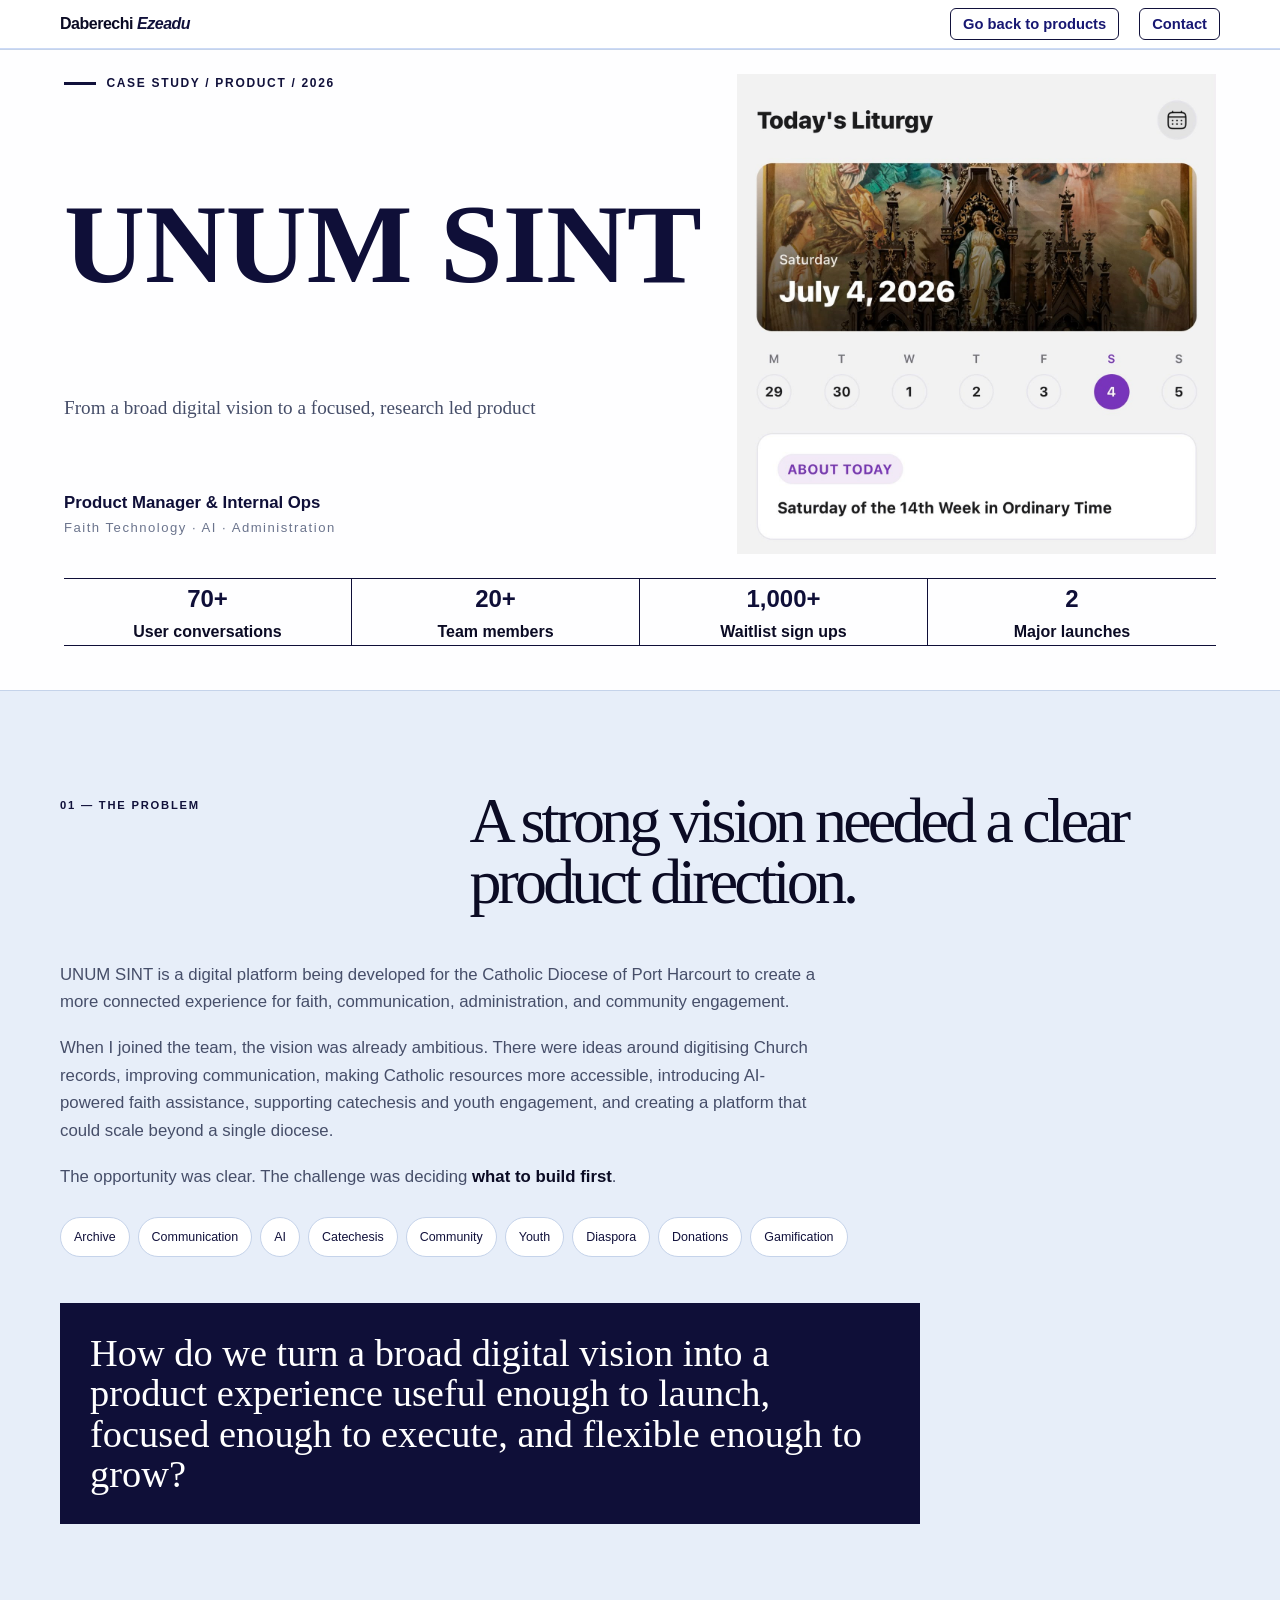
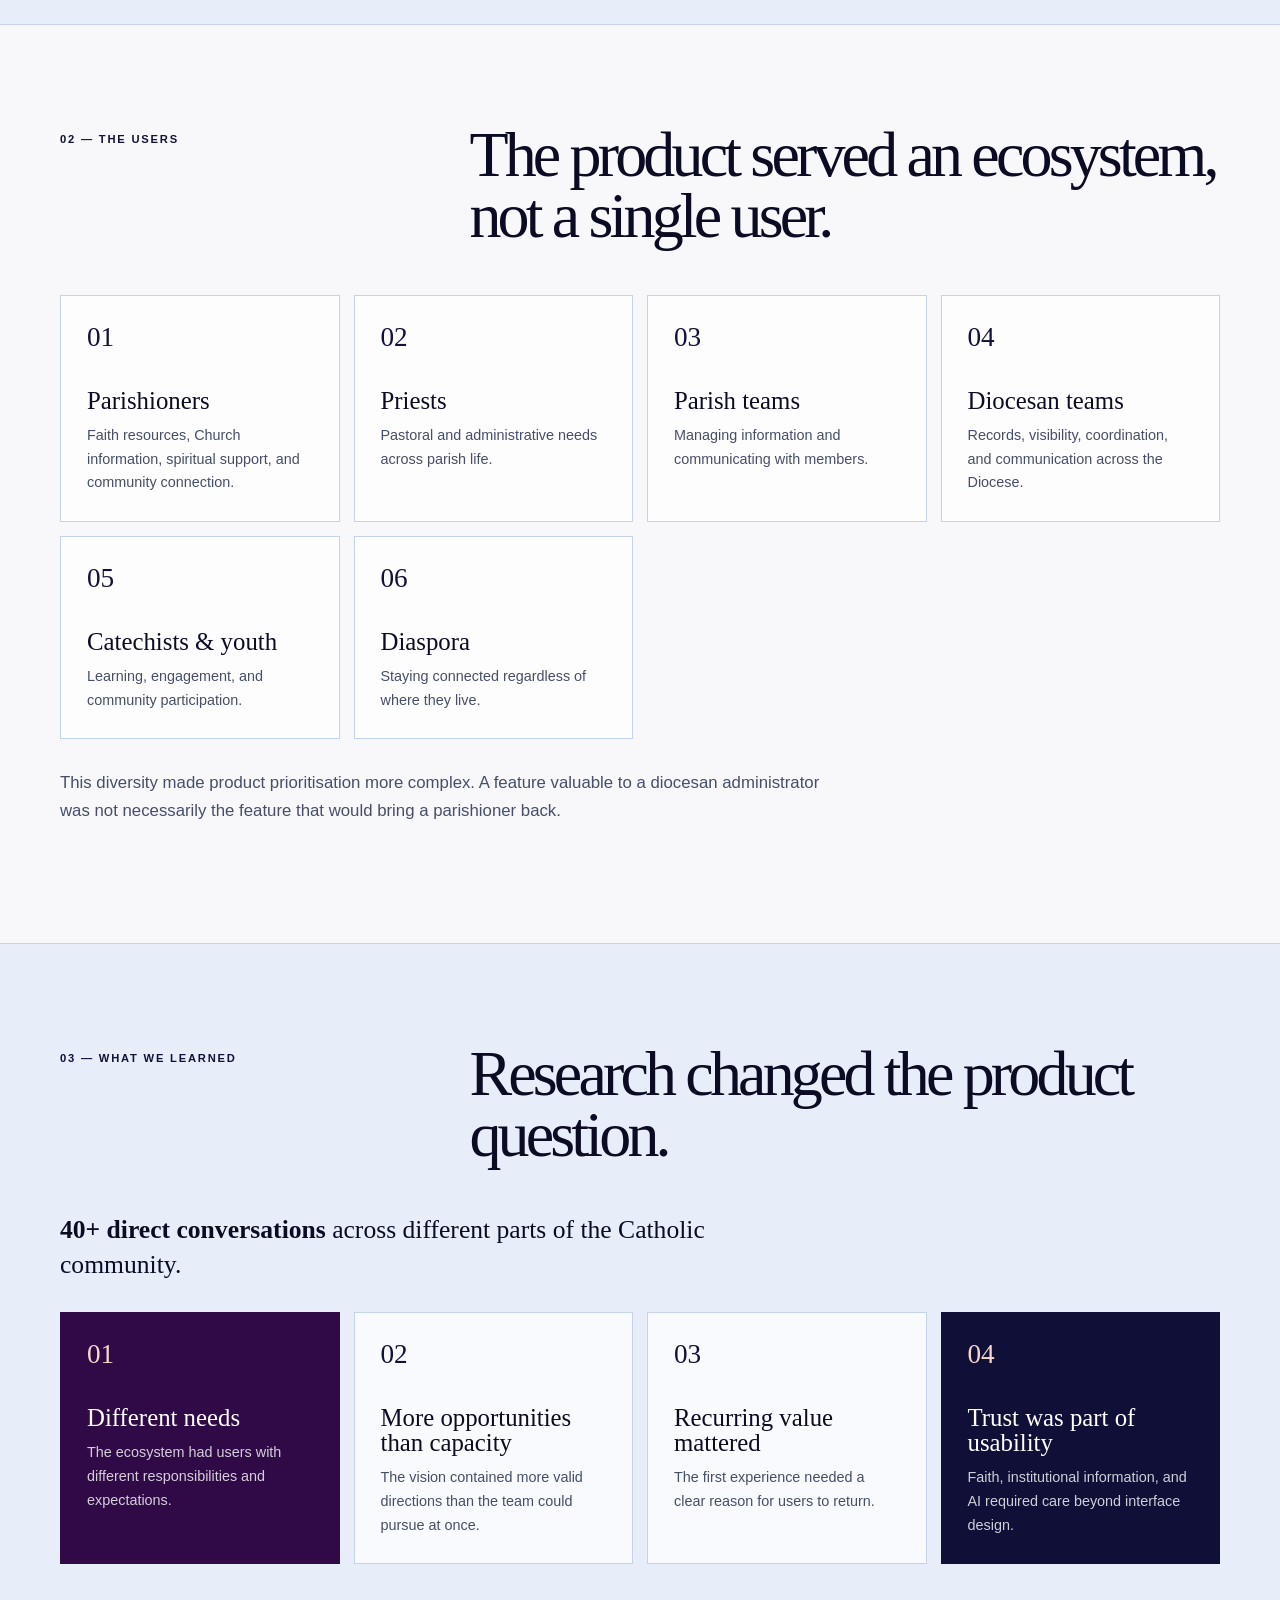
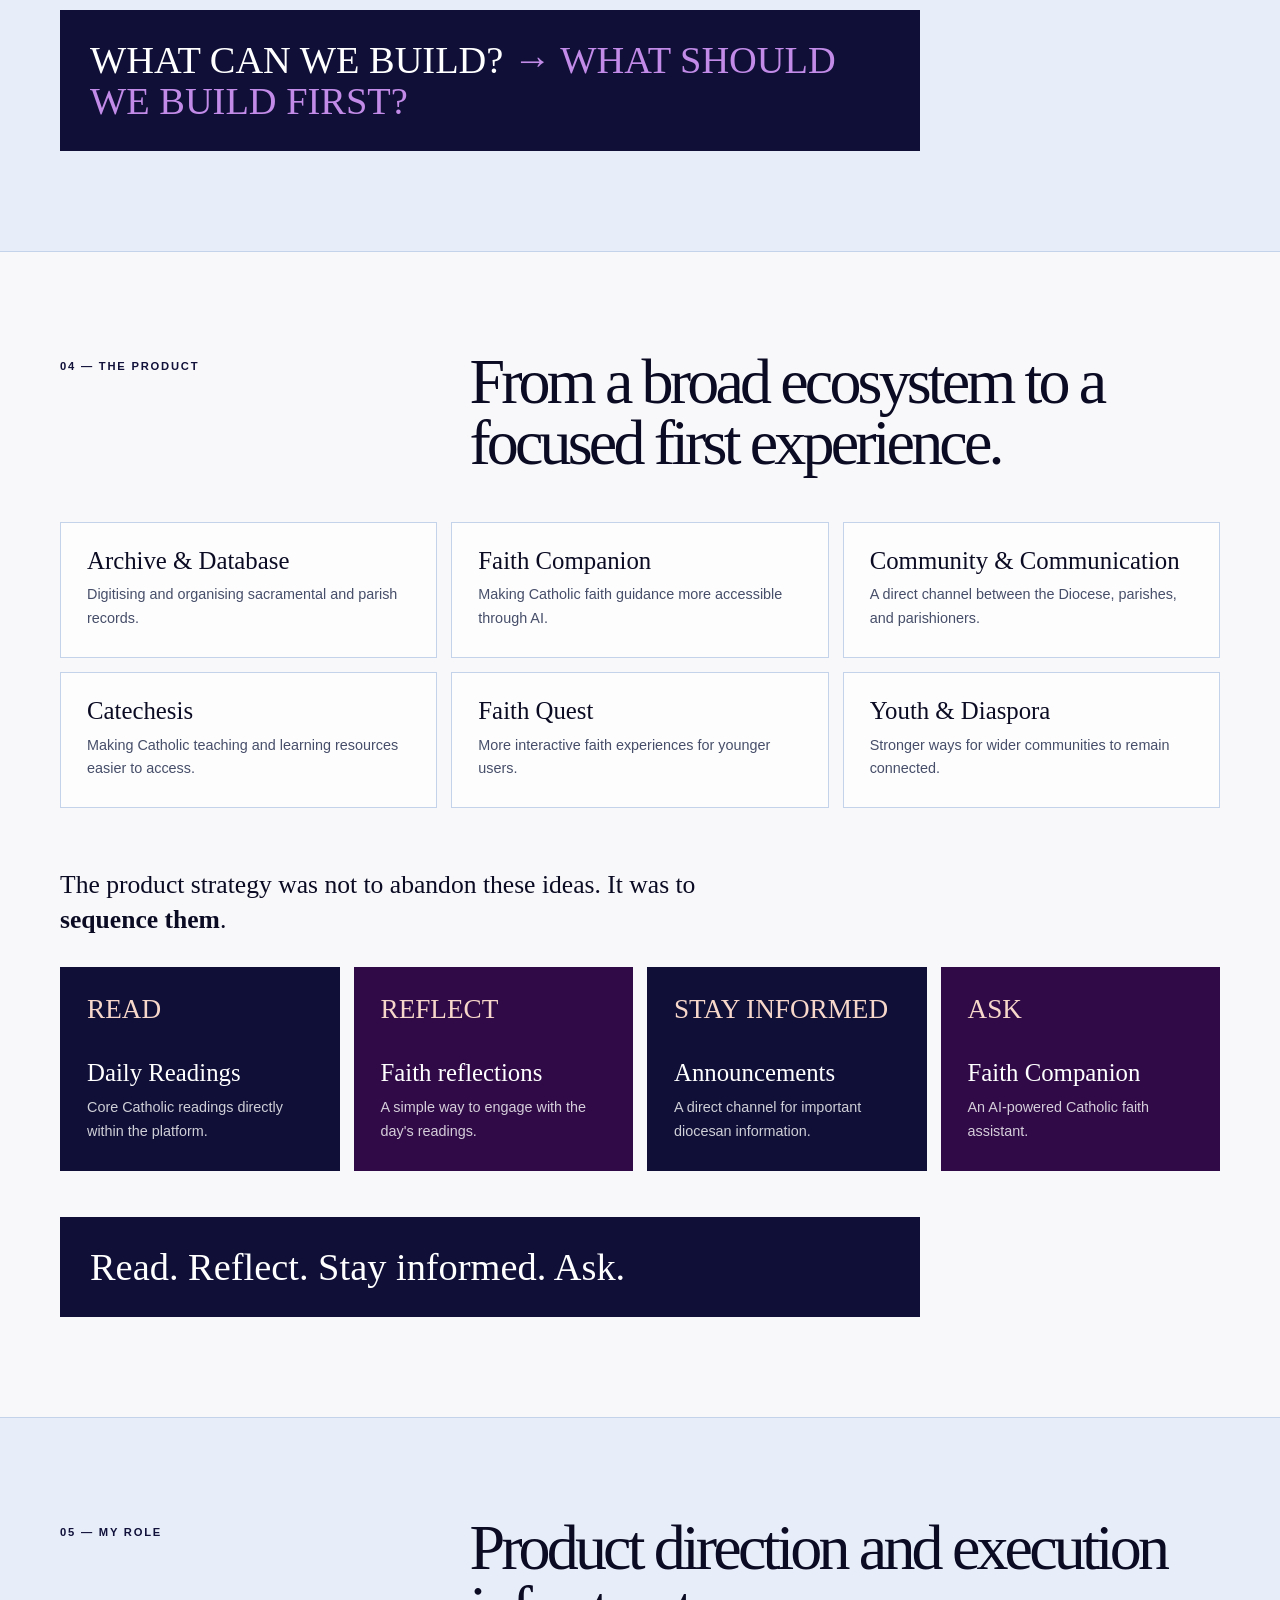
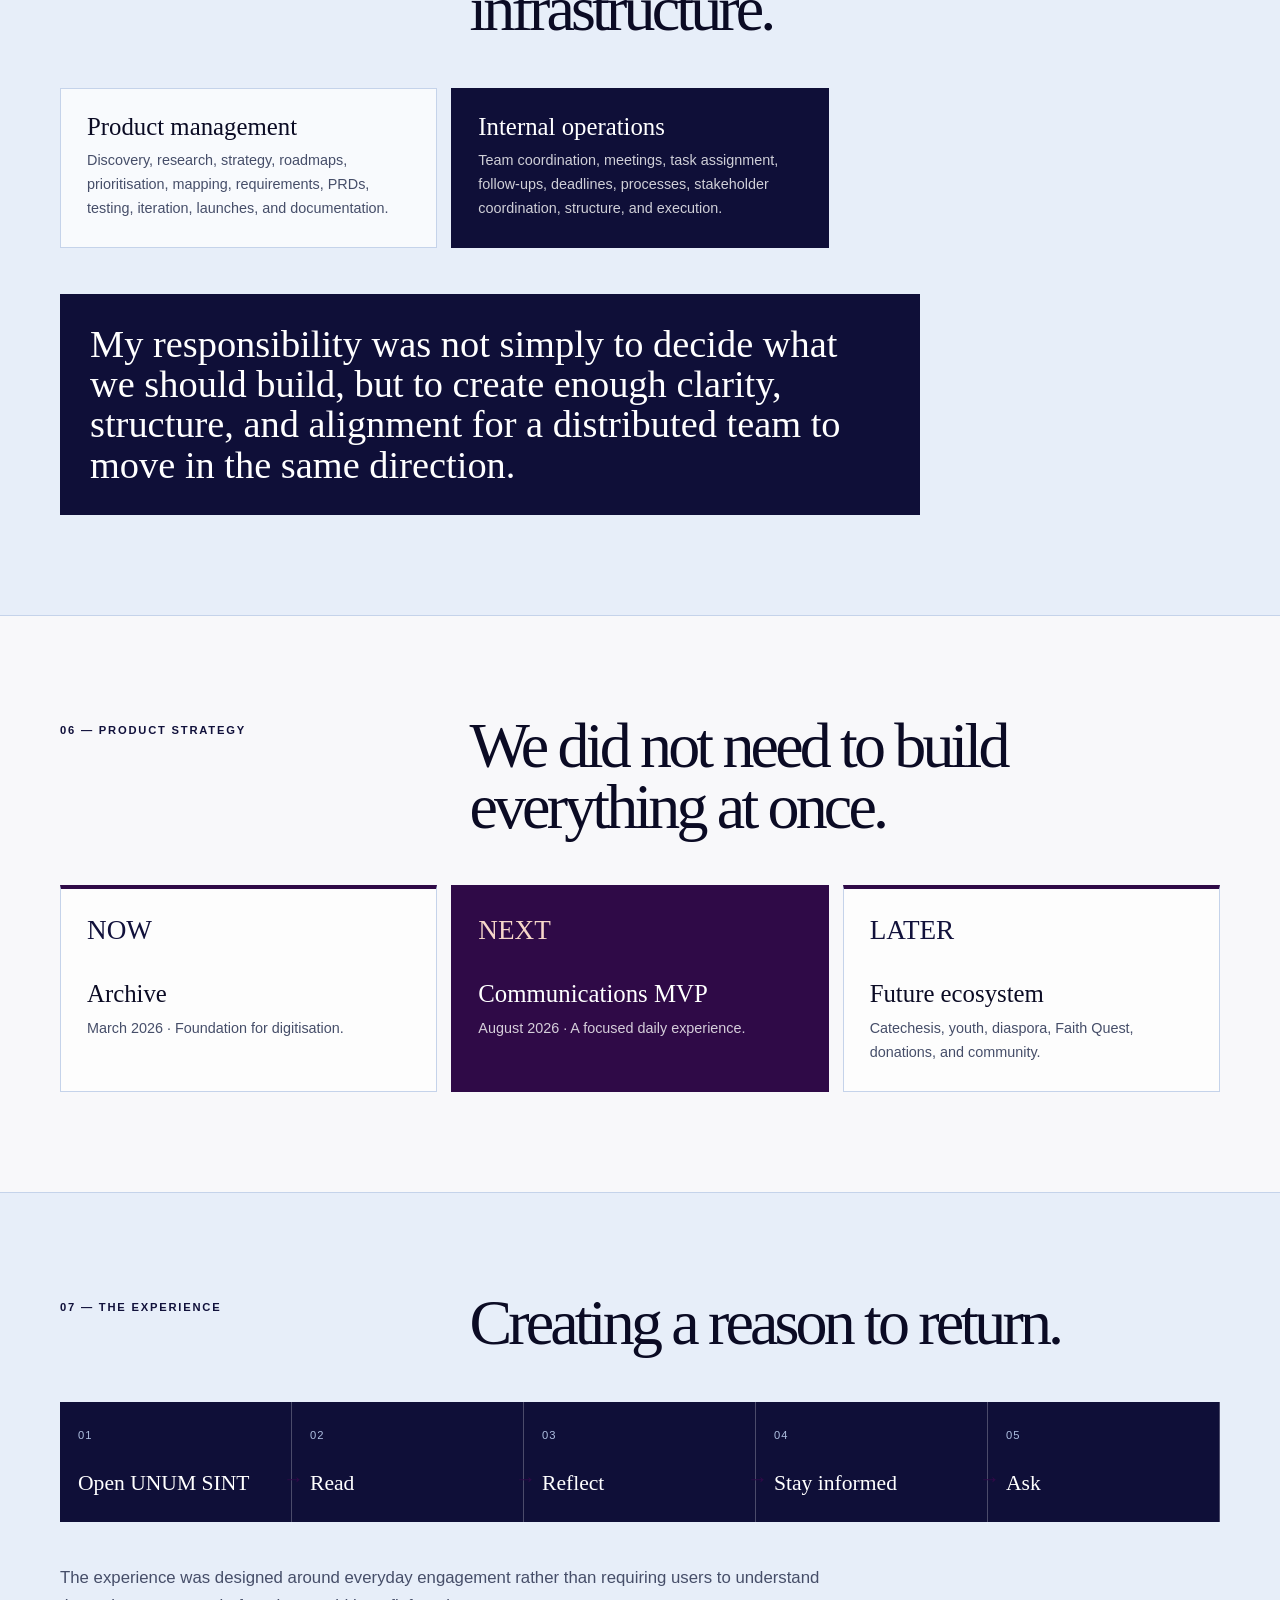
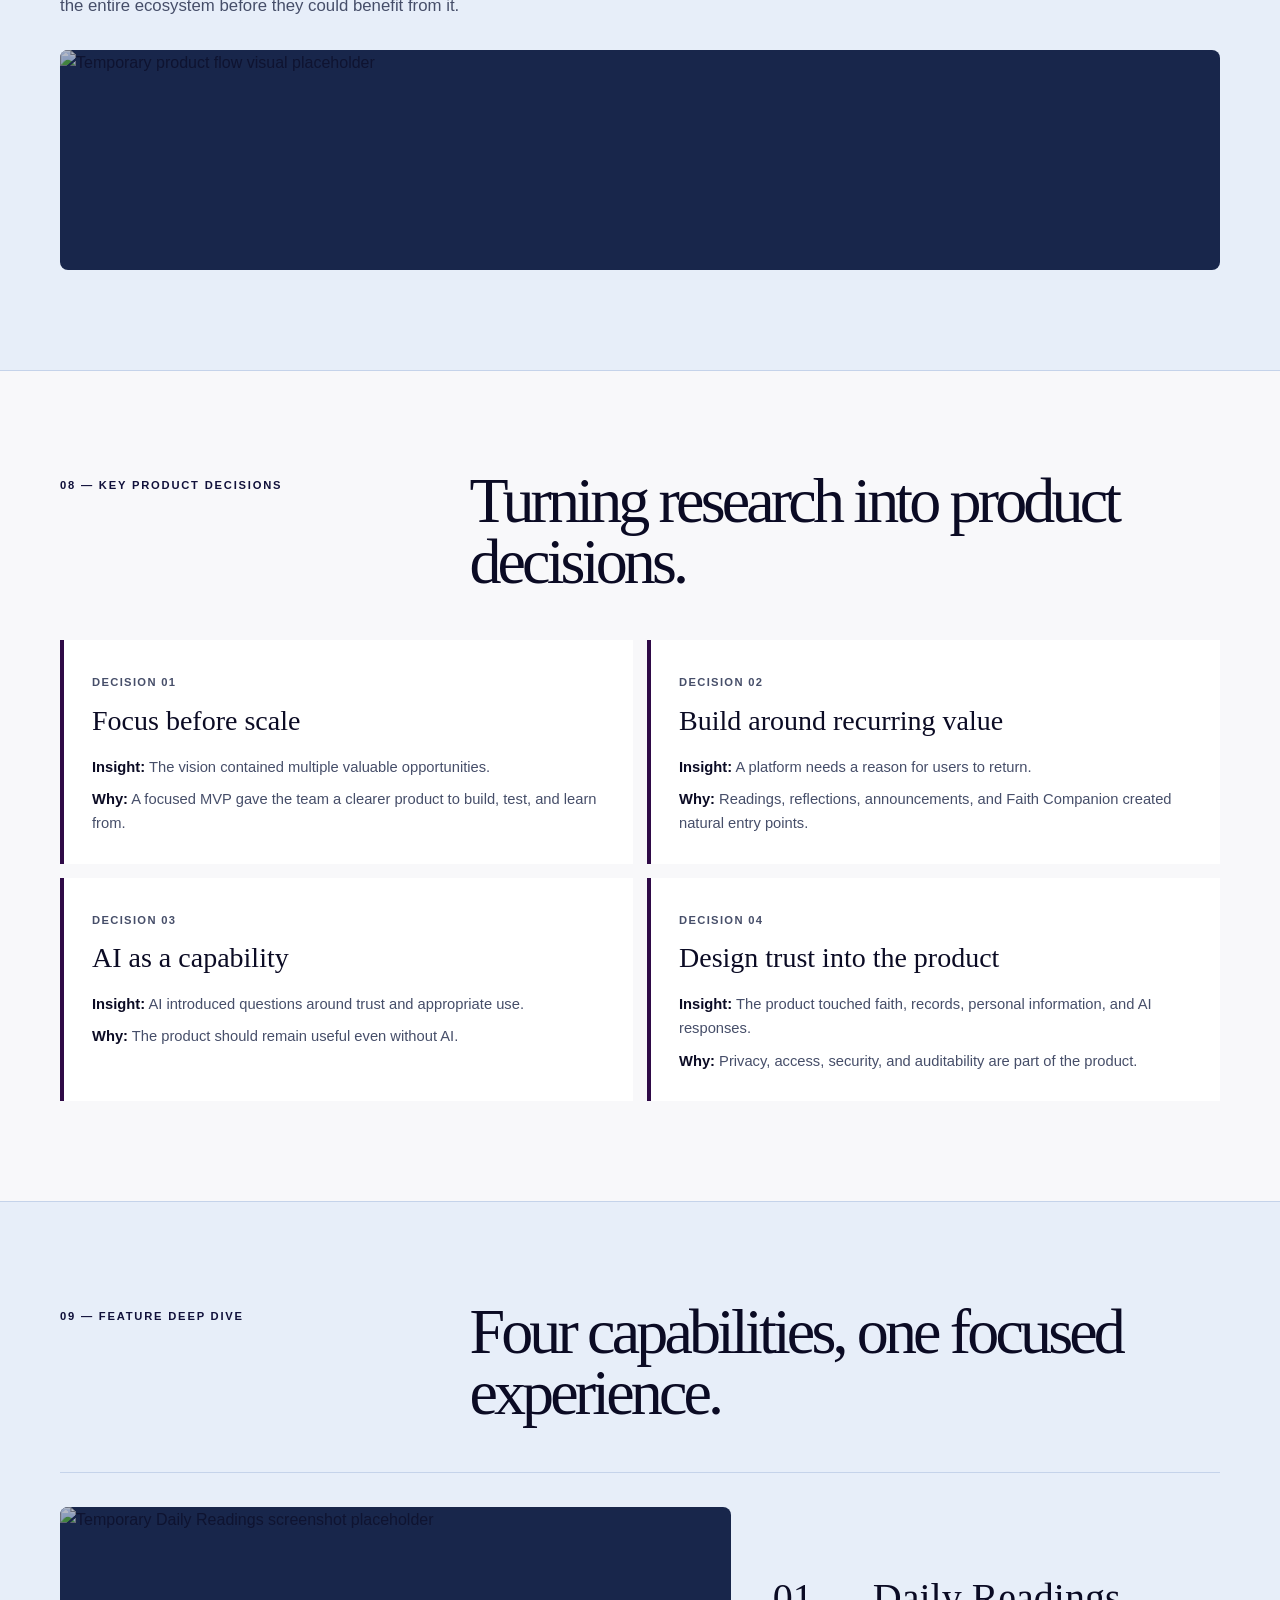
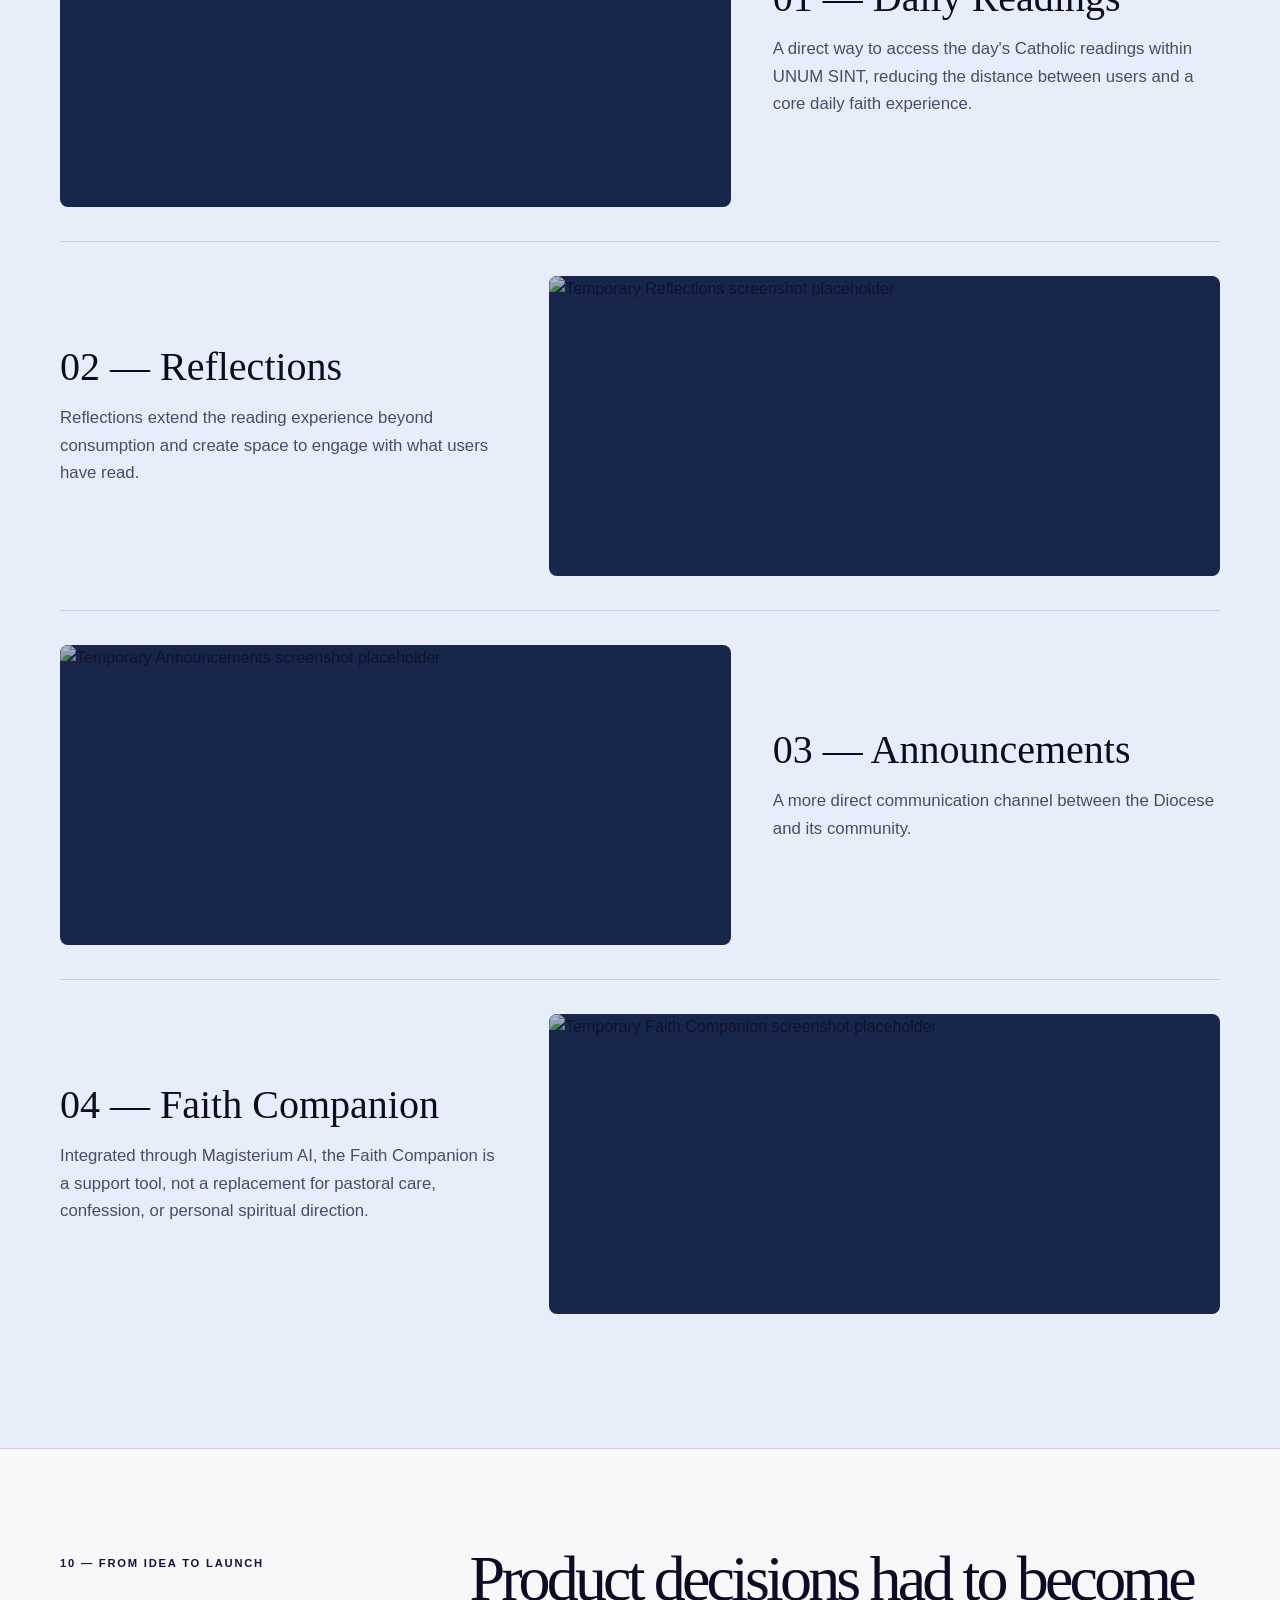
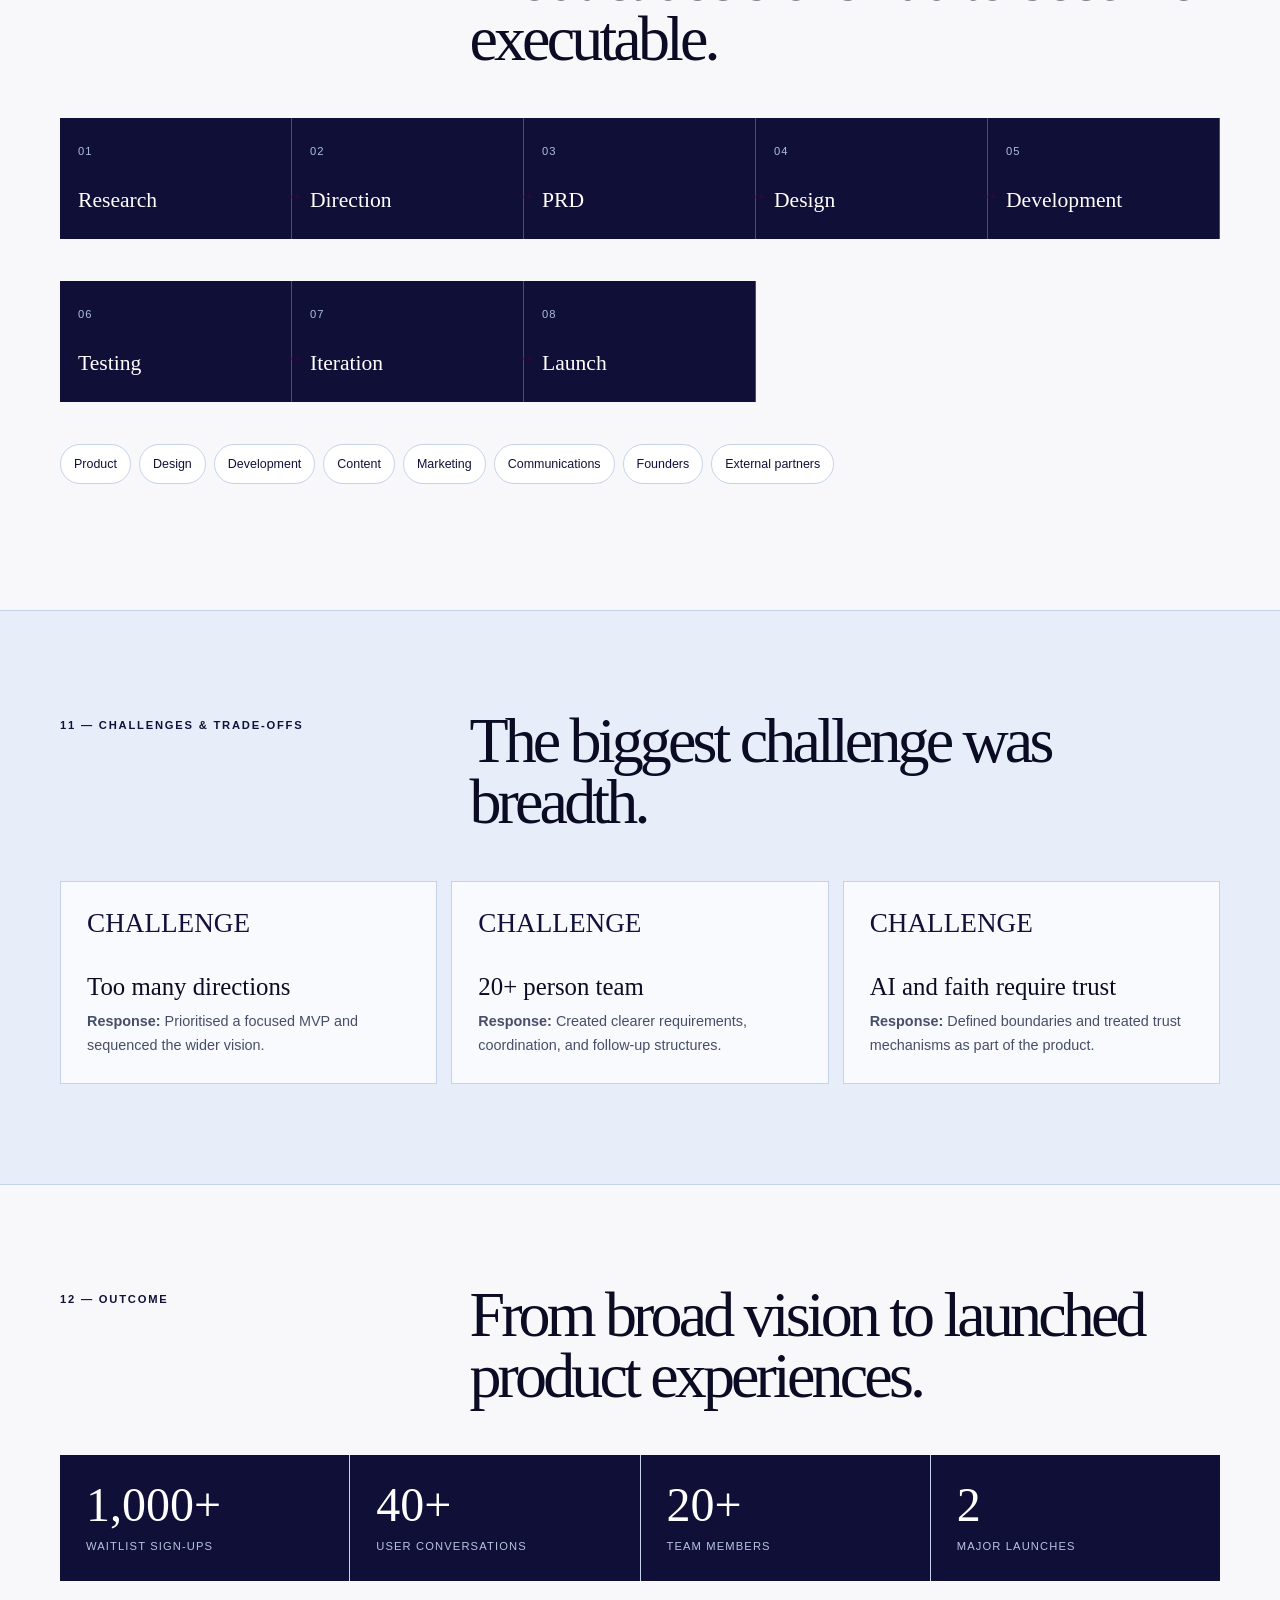
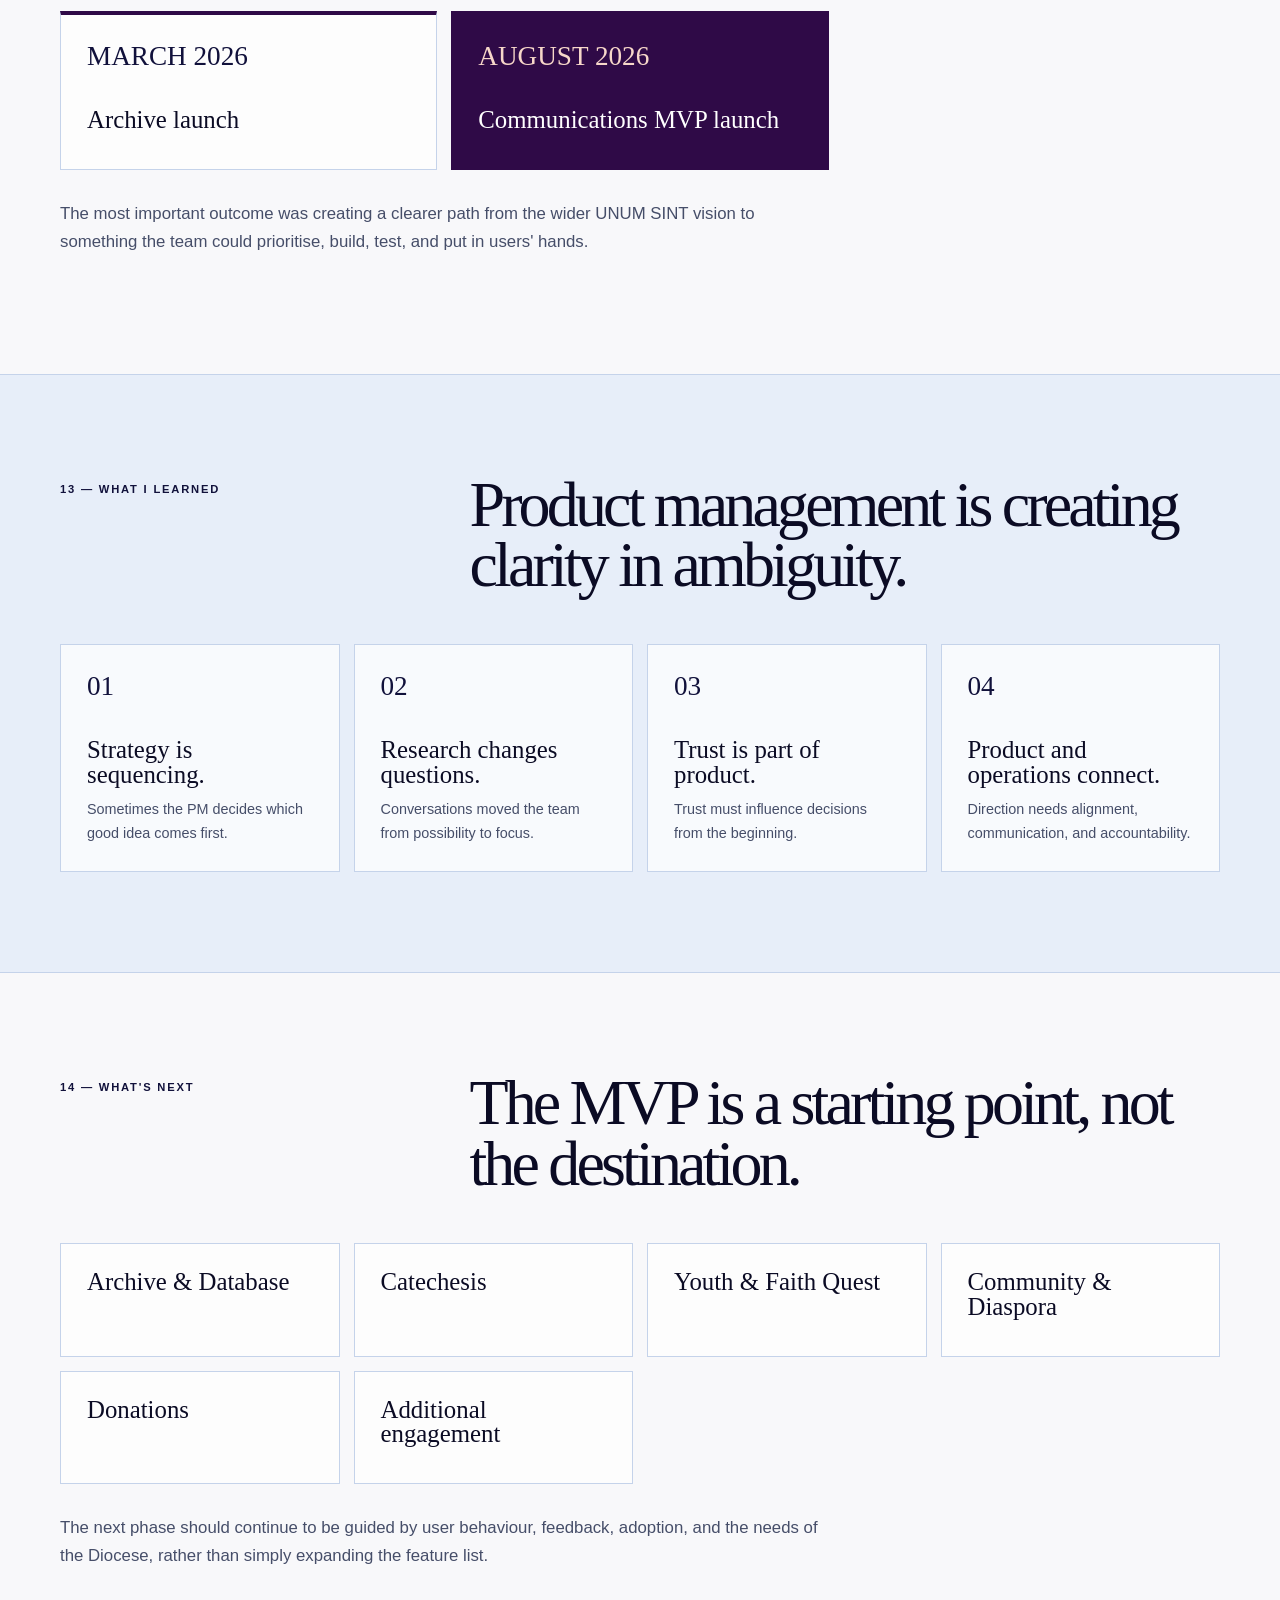
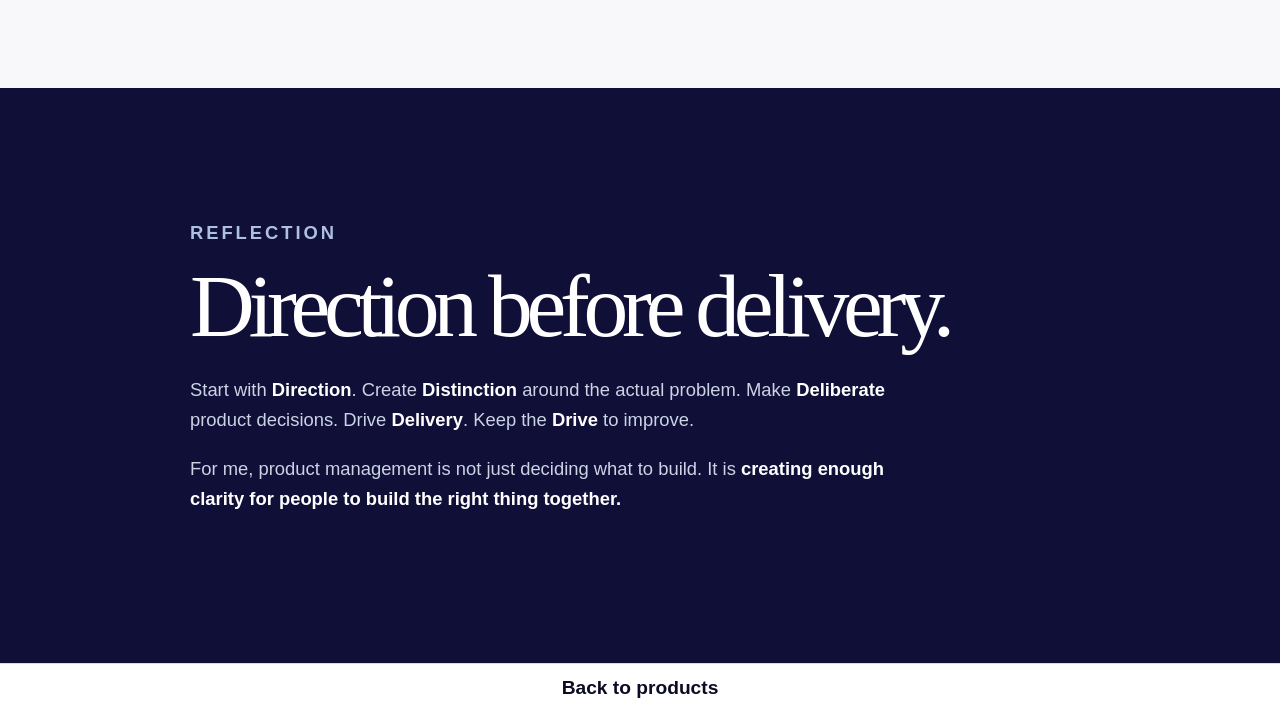
==== case-studies/product-case-studies/unumsint.html @ d495315e "Update Portfolio 1" ====
<!DOCTYPE html>
<html lang="en">
<head>
    <meta charset="UTF-8">
    <meta name="viewport" content="width=device-width, initial-scale=1.0">
    <title>Daberechi Ezeadu - Unum Sint</title>
    <style>
        :root {
            --ink: rgb(11, 11, 36);
            --muted: rgb(70, 78, 105);
            --paper: #ffffff;
            --surface: #f7faff;
            --line: rgb(197, 211, 234);
            --accent: rgb(17, 17, 59);
            --accent-dark: rgb(23, 23, 114);
            --sage: #e6eefb;
            --night:  rgb(15, 15, 56);
            --max-width: 1160px;
            --serif: Georgia, 'Times New Roman', serif;
            --sans: 'Trebuchet MS', 'Lucida Sans Unicode', sans-serif;
            --warm: rgb(248, 248, 250);
            --blue: #e7eef9;
            --orange: #2f0a47;
        }
        * { box-sizing: border-box; }
        html { scroll-behavior: smooth; scroll-padding-top: 78px; }
        body { margin: 0; background: var(--paper); color: var(--ink); font-family: var(--sans); line-height: 1.65; -webkit-font-smoothing: antialiased; }
        a { color: inherit; }
        .case-nav {
            position: sticky;
            top: 0;
            z-index: 10;
            border-bottom: 1px solid rgb(204, 218, 246);
            background: rgba(255, 255, 255, .94);
            backdrop-filter: blur(14px);
        }
        .case-nav-inner, .case-footer-inner {
            width: min(var(--max-width), calc(100% - 48px));
            margin: auto;
            min-height: 48px;
            display: flex;
            align-items: center;
            justify-content: space-between;
            gap: 24px;
        }
        .case-logo {
            text-decoration: none;
            font-weight: 700;
            letter-spacing: -.03em;
        }
        .case-logo span {
            color: var(--accent);
            font-style: italic;
        }
        .case-nav-links {
            display: flex;
            align-items: center;
            gap: 20px;
            font-size: .82rem;
        }
        .case-nav-links a { text-decoration: none; }
        .case-nav-links .back-link, .case-nav-links .contact-link {
            padding: 3px 12px;
            border: 1px solid var(--accent);
            border-radius: 6px;
            color: var(--accent-dark);
            font-size: .92rem;
            font-weight: 700;
        }
        .case-nav-links .back-link:hover, .case-nav-links .contact-link:hover {
            background: var(--accent);
            color: var(--surface);
        }
        .case-nav-links a:hover {
            color: var(--accent);
        }
        .case-study { overflow: hidden; }
        .eyebrow, .section-kicker { margin: 0 0 18px; color: var(--accent); font-size: .7rem; font-weight: 700; letter-spacing: .16em; text-transform: uppercase; }
        @media (max-width: 800px) {
            .hero-items { flex-direction: column; }
            .hero-right { margin-top: 2rem; }
        }
        @media (max-width: 560px) {
            .case-nav-inner, .case-footer-inner { width: min(100% - 32px, var(--max-width)); }
            .case-nav-inner { min-height: 48px; }
            .case-nav-links { gap: 10px; font-size: .72rem; }
            .case-nav-links .back-link, .case-nav-links .contact-link { padding: 3px 8px; font-size: .82rem; }
        }
        .case-footer {
            padding: 8px 0;
            border-top: 1px solid rgb(204, 218, 246);
            background: rgba(255, 255, 255, .94);
            color: var(--ink);
        }
        .case-footer-inner {
            min-height: 0;
            justify-content: center;
            font-size: 1.2rem;
            font-weight: 700;
        }
        .case-footer a {
            font-size: 1.2rem;
            text-decoration: none;
        }
        .case-footer a:hover { color: var(--accent); }

        /* Page-specific styles */
        body { background: var(--warm); }
        .hero-section {
            min-height: auto;
            width: 100%;
            padding: 1.5rem max(1.5rem, 5vw) 2.75rem;
            border-top: 1px solid rgb(197, 211, 234);
            background: rgb(254, 254, 255);
        }
        .hero-section > * {
            width: min(100%, 1200px);
            margin-right: auto;
            margin-left: auto;
        }
        .hero-items {
            display: flex;
            justify-content: space-between;
            gap: 2rem;
        }
        .hero-image {
            height: min(480px, calc(100vh - 120px));
            max-height: calc(100vh - 120px);
            width: auto;
            object-fit: cover;
            display: block;
            margin: 0 auto;
        }
        .hero-section h1 {
            margin-top: 100px;
            margin-bottom: 20px;
            color: rgb(15, 15, 56);
            font-family: Cambria, Cochin, Georgia, Times, 'Times New Roman', serif;
            font-size: clamp(4.5rem, 9vw, 7rem);
            font-weight: 600;
            line-height: .9;
            letter-spacing: 0;
        }
        .hero-section .eyebrow {
            display: flex;
            align-items: center;
            gap: .65rem;
            margin: 0 0 1.25rem;
            color: rgb(17, 17, 59);
            font-family: 'Segoe UI', Tahoma, Geneva, Verdana, sans-serif;
            font-size: .75rem;
            font-weight: 700;
            letter-spacing: .14em;
            text-transform: uppercase;
        }
        .hero-section .eyebrow::before {
            content: "";
            display: inline-block;
            width: 32px;
            height: 3px;
            flex: 0 0 32px;
            background: rgb(17, 17, 59);
        }
        .hero-intro {
            max-width: 520px;
            margin-top: 100px;
            margin-bottom: 70px;
            color: rgb(70, 78, 105);
            font: normal clamp(1rem, 1.5vw, 1.2rem)/1.35 Georgia, 'Times New Roman', serif;
            letter-spacing: 0;
        }
        .hero-role {
            max-width: 430px;
            margin: 22px 0 0;
            
            border: 0;
            padding: 0;
            background: transparent;
        }
        .hero-role strong {
            display: block;
            color: rgb(15, 15, 56);
            font-family: 'Trebuchet MS', 'Lucida Sans Unicode', sans-serif;
            font-size: 1.05rem;
            font-weight: 600;
            line-height: 1.4;
            letter-spacing: 0;
        }
        .hero-role span {
            display: block;
            margin-top: .3rem;
            color: rgb(107, 116, 141);
            font-family: 'Trebuchet MS', 'Lucida Sans Unicode', sans-serif;
            font-size: .82rem;
            font-weight: 400;
            line-height: 1.4;
            letter-spacing: 1.5px;
        }
        .stats {
            display: grid;
            grid-template-columns: repeat(4, 1fr);
        }
        .stat-item-1, .stat-item-2, .stat-item-3, .stat-item-4 {
           
            text-align: center;
            font-weight: bold;
            border-top: 1px solid rgb(15, 15, 56);
            border-bottom: 1px solid rgb(15, 15, 56);
            margin-top: 1.5rem;
        }
        .stat-item-1, .stat-item-2, .stat-item-3 {
            border-right: 1px solid rgb(15, 15, 56);
        }
        .stat-item span {
            display: block;
            font-size: 1.5rem;
            color: rgb(15, 15, 56);
        }
        .placeholder {
            position: relative;
            overflow: hidden;
            min-height: 210px;
            border-radius: 8px;
            background: #18264b;
        }
        .placeholder img {
            display: block;
            width: 100%;
            height: 100%;
            min-height: inherit;
            object-fit: cover;
            opacity: .68;
        }
        .experience-visual {
            min-height: 140px;
            height: 220px;
        }
        .experience-visual img {
            min-height: 0;
        }
        .chapter {
            padding: 100px 24px;
            border-top: 1px solid var(--line);
        }
        .chapter:nth-child(even) {
            background: var(--blue);
        }
        .chapter-inner {
            width: min(var(--max-width), 100%);
            margin: auto;
        }
        .chapter-head {
            display: grid;
            grid-template-columns: .65fr 1.35fr;
            gap: 48px;
            margin-bottom: 48px;
        }
        .chapter h2 {
            margin: 0;
            font-family: Cambria, Cochin, Georgia, Times, 'Times New Roman', serif;

            max-width: 760px;
            font: normal clamp(2.5rem, 5vw, 5rem)/.95 var(--serif);
            letter-spacing: -.06em;
        }
        .chapter-kicker {
            margin: 5px 0 0;
            color: var(--accent);
            font-size: .7rem;
            font-weight: 700;
            letter-spacing: .16em;
            text-transform: uppercase;
        }
        .lede {
            max-width: 680px;
            margin: 0 0 30px;
            font: normal clamp(1.25rem, 2vw, 1.65rem)/1.35 var(--serif);
        }
        .copy {
            max-width: 760px;
            color: var(--muted);
            font-size: 1.05rem;
        }
        .copy p {
            margin: 0 0 18px;
        }
        .copy strong {
            color: var(--ink);
        }
        .cards {
            display: grid;
            grid-template-columns: repeat(3, 1fr);
            gap: 14px;
        }
        .cards.four {
            grid-template-columns: repeat(4, 1fr);
        }
        .card {
            padding: 26px;
            border: 1px solid var(--line);
            background: rgba(255,255,255,.7);
        }
        .card.dark {
            background: var(--night);
            color: #fff;
            border-color: var(--night);
        }
        .card.accent {
            background: var(--orange);
            color: #fff;
            border-color: var(--orange);
        }
        .card-number {
            display: block;
            margin-bottom: 36px;
            color: var(--accent);
            font: 1.7rem var(--serif);
        }
        .dark .card-number, .accent .card-number {
            color: #f7d7c9;
        }
        .card h3 {
            margin: 0 0 10px;
            font: normal 1.55rem/1 var(--serif);
        }
        .card p {
            margin: 0;
            color: var(--muted);
            font-size: .9rem;
        }
        .dark p, .accent p {
            color: rgba(255,255,255,.8);
        }
        .pills {
            display: flex;
            flex-wrap: wrap;
            gap: 8px;
            margin: 26px 0;
        }
        .pill {
            padding: 9px 13px;
            border: 1px solid var(--line);
            border-radius: 999px;
            background: #fff;
            color: var(--accent);
            font-size: .78rem;
        }
        .statement {
            max-width: 860px;
            margin: 46px 0 0;
            padding: 30px;
            background: var(--night);
            color: #fff;
            font: normal clamp(1.7rem, 3vw, 2.8rem)/1.05 var(--serif);
        }
        .decision-grid {
            display: grid;
            grid-template-columns: repeat(2, 1fr);
            gap: 14px;
        }
        .decision {
            padding: 28px;
            border-left: 4px solid var(--orange);
            background: #fff;
        }
        .decision span {
            color: var(--muted);
            font-size: .7rem;
            font-weight: 700;
            letter-spacing: .12em;
            text-transform: uppercase;
        }
        .decision h3 {
            margin: 12px 0 20px;
            font: normal 1.75rem/1 var(--serif);
        }
        .decision p {
            margin: 8px 0 0;
            color: var(--muted);
            font-size: .92rem;
        }
        .decision b {
            color: var(--ink);
        }
        .flow {
            display: grid;
            grid-template-columns: repeat(5, 1fr);
            gap: 0;
            margin: 30px 0 42px;
        }
        .flow-item {
            position: relative;
            padding: 24px 18px;
            background: var(--night);
            color: #fff;
            border-right: 1px solid rgba(255,255,255,.25);
        }
        .flow-item:not(:last-child)::after {
            content: "→";
            position: absolute;
            z-index: 1;
            top: 50%;
            right: -13px;
            color: var(--orange);
            font-size: 1.3rem;
        }
        .flow-item span {
            display: block;
            margin-bottom: 28px;
            color: #aebfe0;
            font-size: .7rem;
            text-transform: uppercase;
            letter-spacing: .1em;
        }
        .flow-item strong {
            font: normal 1.35rem/1 var(--serif);
        }
        .timeline {
            display: grid;
            grid-template-columns: repeat(3, 1fr);
            gap: 14px;
        }
        .timeline .card {
            border-top: 4px solid var(--orange);
        }
        .feature {
            display: grid;
            grid-template-columns: .8fr 1.2fr;
            gap: 42px;
            align-items: center;
            padding: 34px 0;
            border-top: 1px solid var(--line);
        }
        .feature:nth-child(even) {
            grid-template-columns: 1.2fr .8fr;
        }
        .feature:nth-child(even) .feature-image {
            order: -1;
        }
        .feature h3 {
            margin: 0 0 14px;
            font: normal 2.5rem/1 var(--serif);
        }
        .feature-image {
            min-height: 260px;
        }
        .feature-image img {
            width: 100%;
            height: 300px;
            object-fit: cover;
            border-radius: 8px;
        }
        .metric-band {
            display: grid;
            grid-template-columns: repeat(4, 1fr);
            gap: 1px;
            background: var(--line);
        }
        .metric-band div {
            padding: 26px;
            background: var(--night);
            color: #fff;
        }
        .metric-band strong {
            display: block;
            font: normal 3rem/1 var(--serif);
            color: #fff;
        }
        .metric-band span {
            display: block;
            margin-top: 8px;
            color: #b8c5dd;
            font-size: .7rem;
            text-transform: uppercase;
            letter-spacing: .1em;
        }
        .closing {
            padding: 130px 24px;
            background: var(--night);
            color: #fff;
        }
        .closing .chapter-inner {
            max-width: 900px;
        }
        .closing h2 {
            margin: 0 0 28px;
            font: normal clamp(3rem, 7vw, 7rem)/.9 var(--serif);
            letter-spacing: -.07em;
        }
        .closing p {
            max-width: 700px;
            color: #cbd4e5;
            font-size: 1.15rem;
        }
        .closing strong {
            color: #fff;
        }
        @media (max-width: 800px) {
            .cards.four, .metric-band {
                grid-template-columns: repeat(2, 1fr);
            }
            .hero-items {
                flex-direction: column;
            }
            .hero-right {
                margin-top: 2rem;
            }
            .hero-section h1 {
                margin-top: 48px;
            }
            .hero-intro {
                margin-top: 32px;
            }
            .chapter-head, .feature, .feature:nth-child(even) {
                grid-template-columns: 1fr;
            }
            .feature:nth-child(even) .feature-image {
                order: 0;
            }
            .cards, .decision-grid, .timeline {
                grid-template-columns: repeat(2, 1fr);
            }
            .flow {
                grid-template-columns: 1fr;
            }
            .flow-item {
                border-right: 0;
                border-bottom: 1px solid rgba(255,255,255,.25);
            }
            .flow-item:not(:last-child)::after {
                content: "↓";
                top: auto;
                right: 50%;
                bottom: -16px;
            }
        }
        @media (max-width: 560px) {
            .chapter {
                padding-inline: 16px;
            }
            .hero-section {
                padding-top: 1.5rem;
                padding-bottom: 2rem;
            }
            .hero-section h1 {
                margin-top: 40px;
                font-size: clamp(4rem, 18vw, 7rem);
            }
            .hero-intro {
                margin-top: 24px;
            }
            .hero-image {
                width: 100%;
                height: auto;
                max-height: none;
                object-fit: cover;
            }
            .cards, .cards.four, .decision-grid, .timeline, .metric-band {
                grid-template-columns: 1fr;
            }
            .chapter {
                padding-block: 72px;
            }
        }
    </style>
</head>
<body>
<header class="case-nav"><div class="case-nav-inner"><a class="case-logo" href="../../../index.html">Daberechi <span>Ezeadu</span></a><nav class="case-nav-links"><a class="back-link" href="../../../index.html#products">Go back to products</a><a class="contact-link" href="../../../index.html#contact">Contact</a></nav></div></header>
<main class="case-study">
<section class="hero-section">
    <div class="hero-items">
        <div class="heroleft">
            <div class="eyebrow">Case Study / Product / 2026</div>
            <h1>UNUM SINT</h1>
            <p class="hero-intro">From a broad digital vision to a focused, research led product</p>
            <p class="hero-role hero-left-note"><strong>Product Manager &amp; Internal Ops</strong><span>Faith Technology · AI · Administration</span></p>
        </div>
        <div class="hero-right">
            <img src= "../../images/products/unumsint-case.png" alt="UNUM SINT product hero image" class="hero-image">
        </div>
    </div>
    <div class="stats">
        <div class="stat-item stat-item-1"><span>70+</span> User conversations</div>
        <div class="stat-item stat-item-2"><span>20+</span> Team members</div>
        <div class="stat-item stat-item-3"><span>1,000+</span> Waitlist sign ups</div>
        <div class="stat-item stat-item-4"><span>2</span> Major launches</div>
    </div>
</section>
<section class="chapter"><div class="chapter-inner"><div class="chapter-head"><p class="chapter-kicker">01 — The problem</p><h2>A strong vision needed a clear product direction.</h2></div><div class="copy"><p>UNUM SINT is a digital platform being developed for the Catholic Diocese of Port Harcourt to create a more connected experience for faith, communication, administration, and community engagement.</p><p>When I joined the team, the vision was already ambitious. There were ideas around digitising Church records, improving communication, making Catholic resources more accessible, introducing AI-powered faith assistance, supporting catechesis and youth engagement, and creating a platform that could scale beyond a single diocese.</p><p>The opportunity was clear. The challenge was deciding <strong>what to build first</strong>.</p></div><div class="pills"><span class="pill">Archive</span><span class="pill">Communication</span><span class="pill">AI</span><span class="pill">Catechesis</span><span class="pill">Community</span><span class="pill">Youth</span><span class="pill">Diaspora</span><span class="pill">Donations</span><span class="pill">Gamification</span></div><div class="statement">How do we turn a broad digital vision into a product experience useful enough to launch, focused enough to execute, and flexible enough to grow?</div></div></section>
<section class="chapter"><div class="chapter-inner"><div class="chapter-head"><p class="chapter-kicker">02 — The users</p><h2>The product served an ecosystem, not a single user.</h2></div><div class="cards four"><article class="card"><span class="card-number">01</span><h3>Parishioners</h3><p>Faith resources, Church information, spiritual support, and community connection.</p></article><article class="card"><span class="card-number">02</span><h3>Priests</h3><p>Pastoral and administrative needs across parish life.</p></article><article class="card"><span class="card-number">03</span><h3>Parish teams</h3><p>Managing information and communicating with members.</p></article><article class="card"><span class="card-number">04</span><h3>Diocesan teams</h3><p>Records, visibility, coordination, and communication across the Diocese.</p></article><article class="card"><span class="card-number">05</span><h3>Catechists &amp; youth</h3><p>Learning, engagement, and community participation.</p></article><article class="card"><span class="card-number">06</span><h3>Diaspora</h3><p>Staying connected regardless of where they live.</p></article></div><div class="copy" style="margin-top:30px"><p>This diversity made product prioritisation more complex. A feature valuable to a diocesan administrator was not necessarily the feature that would bring a parishioner back.</p></div></div></section>
<section class="chapter"><div class="chapter-inner"><div class="chapter-head"><p class="chapter-kicker">03 — What we learned</p><h2>Research changed the product question.</h2></div><p class="lede"><strong>40+ direct conversations</strong> across different parts of the Catholic community.</p><div class="cards four"><article class="card accent"><span class="card-number">01</span><h3>Different needs</h3><p>The ecosystem had users with different responsibilities and expectations.</p></article><article class="card"><span class="card-number">02</span><h3>More opportunities than capacity</h3><p>The vision contained more valid directions than the team could pursue at once.</p></article><article class="card"><span class="card-number">03</span><h3>Recurring value mattered</h3><p>The first experience needed a clear reason for users to return.</p></article><article class="card dark"><span class="card-number">04</span><h3>Trust was part of usability</h3><p>Faith, institutional information, and AI required care beyond interface design.</p></article></div><div class="statement">WHAT CAN WE BUILD? <span style="color:#c28be7">→ WHAT SHOULD WE BUILD FIRST?</span></div></div></section>
<section class="chapter"><div class="chapter-inner"><div class="chapter-head"><p class="chapter-kicker">04 — The product</p><h2>From a broad ecosystem to a focused first experience.</h2></div><div class="cards"><article class="card"><h3>Archive &amp; Database</h3><p>Digitising and organising sacramental and parish records.</p></article><article class="card"><h3>Faith Companion</h3><p>Making Catholic faith guidance more accessible through AI.</p></article><article class="card"><h3>Community &amp; Communication</h3><p>A direct channel between the Diocese, parishes, and parishioners.</p></article><article class="card"><h3>Catechesis</h3><p>Making Catholic teaching and learning resources easier to access.</p></article><article class="card"><h3>Faith Quest</h3><p>More interactive faith experiences for younger users.</p></article><article class="card"><h3>Youth &amp; Diaspora</h3><p>Stronger ways for wider communities to remain connected.</p></article></div><p class="lede" style="margin-top:60px">The product strategy was not to abandon these ideas. It was to <strong>sequence them</strong>.</p><div class="cards four"><article class="card dark"><span class="card-number">READ</span><h3>Daily Readings</h3><p>Core Catholic readings directly within the platform.</p></article><article class="card accent"><span class="card-number">REFLECT</span><h3>Faith reflections</h3><p>A simple way to engage with the day's readings.</p></article><article class="card dark"><span class="card-number">STAY INFORMED</span><h3>Announcements</h3><p>A direct channel for important diocesan information.</p></article><article class="card accent"><span class="card-number">ASK</span><h3>Faith Companion</h3><p>An AI-powered Catholic faith assistant.</p></article></div><div class="statement">Read. Reflect. Stay informed. Ask.</div></div></section>
<section class="chapter"><div class="chapter-inner"><div class="chapter-head"><p class="chapter-kicker">05 — My role</p><h2>Product direction and execution infrastructure.</h2></div><div class="cards"><article class="card"><h3>Product management</h3><p>Discovery, research, strategy, roadmaps, prioritisation, mapping, requirements, PRDs, testing, iteration, launches, and documentation.</p></article><article class="card dark"><h3>Internal operations</h3><p>Team coordination, meetings, task assignment, follow-ups, deadlines, processes, stakeholder coordination, structure, and execution.</p></article></div><div class="statement">My responsibility was not simply to decide what we should build, but to create enough clarity, structure, and alignment for a distributed team to move in the same direction.</div></div></section>
<section class="chapter"><div class="chapter-inner"><div class="chapter-head"><p class="chapter-kicker">06 — Product strategy</p><h2>We did not need to build everything at once.</h2></div><div class="timeline"><article class="card"><span class="card-number">NOW</span><h3>Archive</h3><p>March 2026 · Foundation for digitisation.</p></article><article class="card accent"><span class="card-number">NEXT</span><h3>Communications MVP</h3><p>August 2026 · A focused daily experience.</p></article><article class="card"><span class="card-number">LATER</span><h3>Future ecosystem</h3><p>Catechesis, youth, diaspora, Faith Quest, donations, and community.</p></article></div></div></section>
<section class="chapter"><div class="chapter-inner"><div class="chapter-head"><p class="chapter-kicker">07 — The experience</p><h2>Creating a reason to return.</h2></div><div class="flow"><div class="flow-item"><span>01</span><strong>Open UNUM SINT</strong></div><div class="flow-item"><span>02</span><strong>Read</strong></div><div class="flow-item"><span>03</span><strong>Reflect</strong></div><div class="flow-item"><span>04</span><strong>Stay informed</strong></div><div class="flow-item"><span>05</span><strong>Ask</strong></div></div><div class="copy"><p>The experience was designed around everyday engagement rather than requiring users to understand the entire ecosystem before they could benefit from it.</p></div><div class="placeholder experience-visual" style="margin-top:30px"><img src="https://images.unsplash.com/photo-1558655146-9f40138edfeb?auto=format&amp;fit=crop&amp;w=1600&amp;q=80" alt="Temporary product flow visual placeholder"></div></div></section>
<section class="chapter"><div class="chapter-inner"><div class="chapter-head"><p class="chapter-kicker">08 — Key product decisions</p><h2>Turning research into product decisions.</h2></div><div class="decision-grid"><article class="decision"><span>Decision 01</span><h3>Focus before scale</h3><p><b>Insight:</b> The vision contained multiple valuable opportunities.</p><p><b>Why:</b> A focused MVP gave the team a clearer product to build, test, and learn from.</p></article><article class="decision"><span>Decision 02</span><h3>Build around recurring value</h3><p><b>Insight:</b> A platform needs a reason for users to return.</p><p><b>Why:</b> Readings, reflections, announcements, and Faith Companion created natural entry points.</p></article><article class="decision"><span>Decision 03</span><h3>AI as a capability</h3><p><b>Insight:</b> AI introduced questions around trust and appropriate use.</p><p><b>Why:</b> The product should remain useful even without AI.</p></article><article class="decision"><span>Decision 04</span><h3>Design trust into the product</h3><p><b>Insight:</b> The product touched faith, records, personal information, and AI responses.</p><p><b>Why:</b> Privacy, access, security, and auditability are part of the product.</p></article></div></div></section>
<section class="chapter"><div class="chapter-inner"><div class="chapter-head"><p class="chapter-kicker">09 — Feature deep dive</p><h2>Four capabilities, one focused experience.</h2></div><div class="feature"><div><h3>01 — Daily Readings</h3><p class="copy">A direct way to access the day's Catholic readings within UNUM SINT, reducing the distance between users and a core daily faith experience.</p></div><div class="feature-image placeholder"><img src="https://images.unsplash.com/photo-1504052434569-70ad5836ab65?auto=format&amp;fit=crop&amp;w=1200&amp;q=80" alt="Temporary Daily Readings screenshot placeholder"></div></div><div class="feature"><div><h3>02 — Reflections</h3><p class="copy">Reflections extend the reading experience beyond consumption and create space to engage with what users have read.</p></div><div class="feature-image placeholder"><img src="https://images.unsplash.com/photo-1499209974431-9dddcece7f88?auto=format&amp;fit=crop&amp;w=1200&amp;q=80" alt="Temporary Reflections screenshot placeholder"></div></div><div class="feature"><div><h3>03 — Announcements</h3><p class="copy">A more direct communication channel between the Diocese and its community.</p></div><div class="feature-image placeholder"><img src="https://images.unsplash.com/photo-1495020689067-958852a7765e?auto=format&amp;fit=crop&amp;w=1200&amp;q=80" alt="Temporary Announcements screenshot placeholder"></div></div><div class="feature"><div><h3>04 — Faith Companion</h3><p class="copy">Integrated through Magisterium AI, the Faith Companion is a support tool, not a replacement for pastoral care, confession, or personal spiritual direction.</p></div><div class="feature-image placeholder"><img src="https://images.unsplash.com/photo-1516321318423-f06f85e504b3?auto=format&amp;fit=crop&amp;w=1200&amp;q=80" alt="Temporary Faith Companion screenshot placeholder"></div></div></div></section>
<section class="chapter"><div class="chapter-inner"><div class="chapter-head"><p class="chapter-kicker">10 — From idea to launch</p><h2>Product decisions had to become executable.</h2></div><div class="flow"><div class="flow-item"><span>01</span><strong>Research</strong></div><div class="flow-item"><span>02</span><strong>Direction</strong></div><div class="flow-item"><span>03</span><strong>PRD</strong></div><div class="flow-item"><span>04</span><strong>Design</strong></div><div class="flow-item"><span>05</span><strong>Development</strong></div></div><div class="flow"><div class="flow-item"><span>06</span><strong>Testing</strong></div><div class="flow-item"><span>07</span><strong>Iteration</strong></div><div class="flow-item"><span>08</span><strong>Launch</strong></div></div><div class="pills"><span class="pill">Product</span><span class="pill">Design</span><span class="pill">Development</span><span class="pill">Content</span><span class="pill">Marketing</span><span class="pill">Communications</span><span class="pill">Founders</span><span class="pill">External partners</span></div></div></section>
<section class="chapter"><div class="chapter-inner"><div class="chapter-head"><p class="chapter-kicker">11 — Challenges &amp; trade-offs</p><h2>The biggest challenge was breadth.</h2></div><div class="cards"><article class="card"><span class="card-number">CHALLENGE</span><h3>Too many directions</h3><p><strong>Response:</strong> Prioritised a focused MVP and sequenced the wider vision.</p></article><article class="card"><span class="card-number">CHALLENGE</span><h3>20+ person team</h3><p><strong>Response:</strong> Created clearer requirements, coordination, and follow-up structures.</p></article><article class="card"><span class="card-number">CHALLENGE</span><h3>AI and faith require trust</h3><p><strong>Response:</strong> Defined boundaries and treated trust mechanisms as part of the product.</p></article></div></div></section>
<section class="chapter"><div class="chapter-inner"><div class="chapter-head"><p class="chapter-kicker">12 — Outcome</p><h2>From broad vision to launched product experiences.</h2></div><div class="metric-band"><div><strong>1,000+</strong><span>Waitlist sign-ups</span></div><div><strong>40+</strong><span>User conversations</span></div><div><strong>20+</strong><span>Team members</span></div><div><strong>2</strong><span>Major launches</span></div></div><div class="timeline" style="margin-top:30px"><article class="card"><span class="card-number">MARCH 2026</span><h3>Archive launch</h3></article><article class="card accent"><span class="card-number">AUGUST 2026</span><h3>Communications MVP launch</h3></article></div><div class="copy" style="margin-top:30px"><p>The most important outcome was creating a clearer path from the wider UNUM SINT vision to something the team could prioritise, build, test, and put in users' hands.</p></div></div></section>
<section class="chapter"><div class="chapter-inner"><div class="chapter-head"><p class="chapter-kicker">13 — What I learned</p><h2>Product management is creating clarity in ambiguity.</h2></div><div class="cards four"><article class="card"><span class="card-number">01</span><h3>Strategy is sequencing.</h3><p>Sometimes the PM decides which good idea comes first.</p></article><article class="card"><span class="card-number">02</span><h3>Research changes questions.</h3><p>Conversations moved the team from possibility to focus.</p></article><article class="card"><span class="card-number">03</span><h3>Trust is part of product.</h3><p>Trust must influence decisions from the beginning.</p></article><article class="card"><span class="card-number">04</span><h3>Product and operations connect.</h3><p>Direction needs alignment, communication, and accountability.</p></article></div></div></section>
<section class="chapter"><div class="chapter-inner"><div class="chapter-head"><p class="chapter-kicker">14 — What's next</p><h2>The MVP is a starting point, not the destination.</h2></div><div class="cards four"><article class="card"><h3>Archive &amp; Database</h3></article><article class="card"><h3>Catechesis</h3></article><article class="card"><h3>Youth &amp; Faith Quest</h3></article><article class="card"><h3>Community &amp; Diaspora</h3></article><article class="card"><h3>Donations</h3></article><article class="card"><h3>Additional engagement</h3></article></div><div class="copy" style="margin-top:30px"><p>The next phase should continue to be guided by user behaviour, feedback, adoption, and the needs of the Diocese, rather than simply expanding the feature list.</p></div></div></section>
<section class="closing"><div class="chapter-inner"><p class="eyebrow" style="color:#aebfe0">Reflection</p><h2>Direction before delivery.</h2><p>Start with <strong>Direction</strong>. Create <strong>Distinction</strong> around the actual problem. Make <strong>Deliberate</strong> product decisions. Drive <strong>Delivery</strong>. Keep the <strong>Drive</strong> to improve.</p><p>For me, product management is not just deciding what to build. It is <strong>creating enough clarity for people to build the right thing together.</strong></p></div></section>
</main>
<footer class="case-footer"><div class="case-footer-inner"><a href="../../../index.html#products">Back to products</a></div></footer>
</body>
</html>
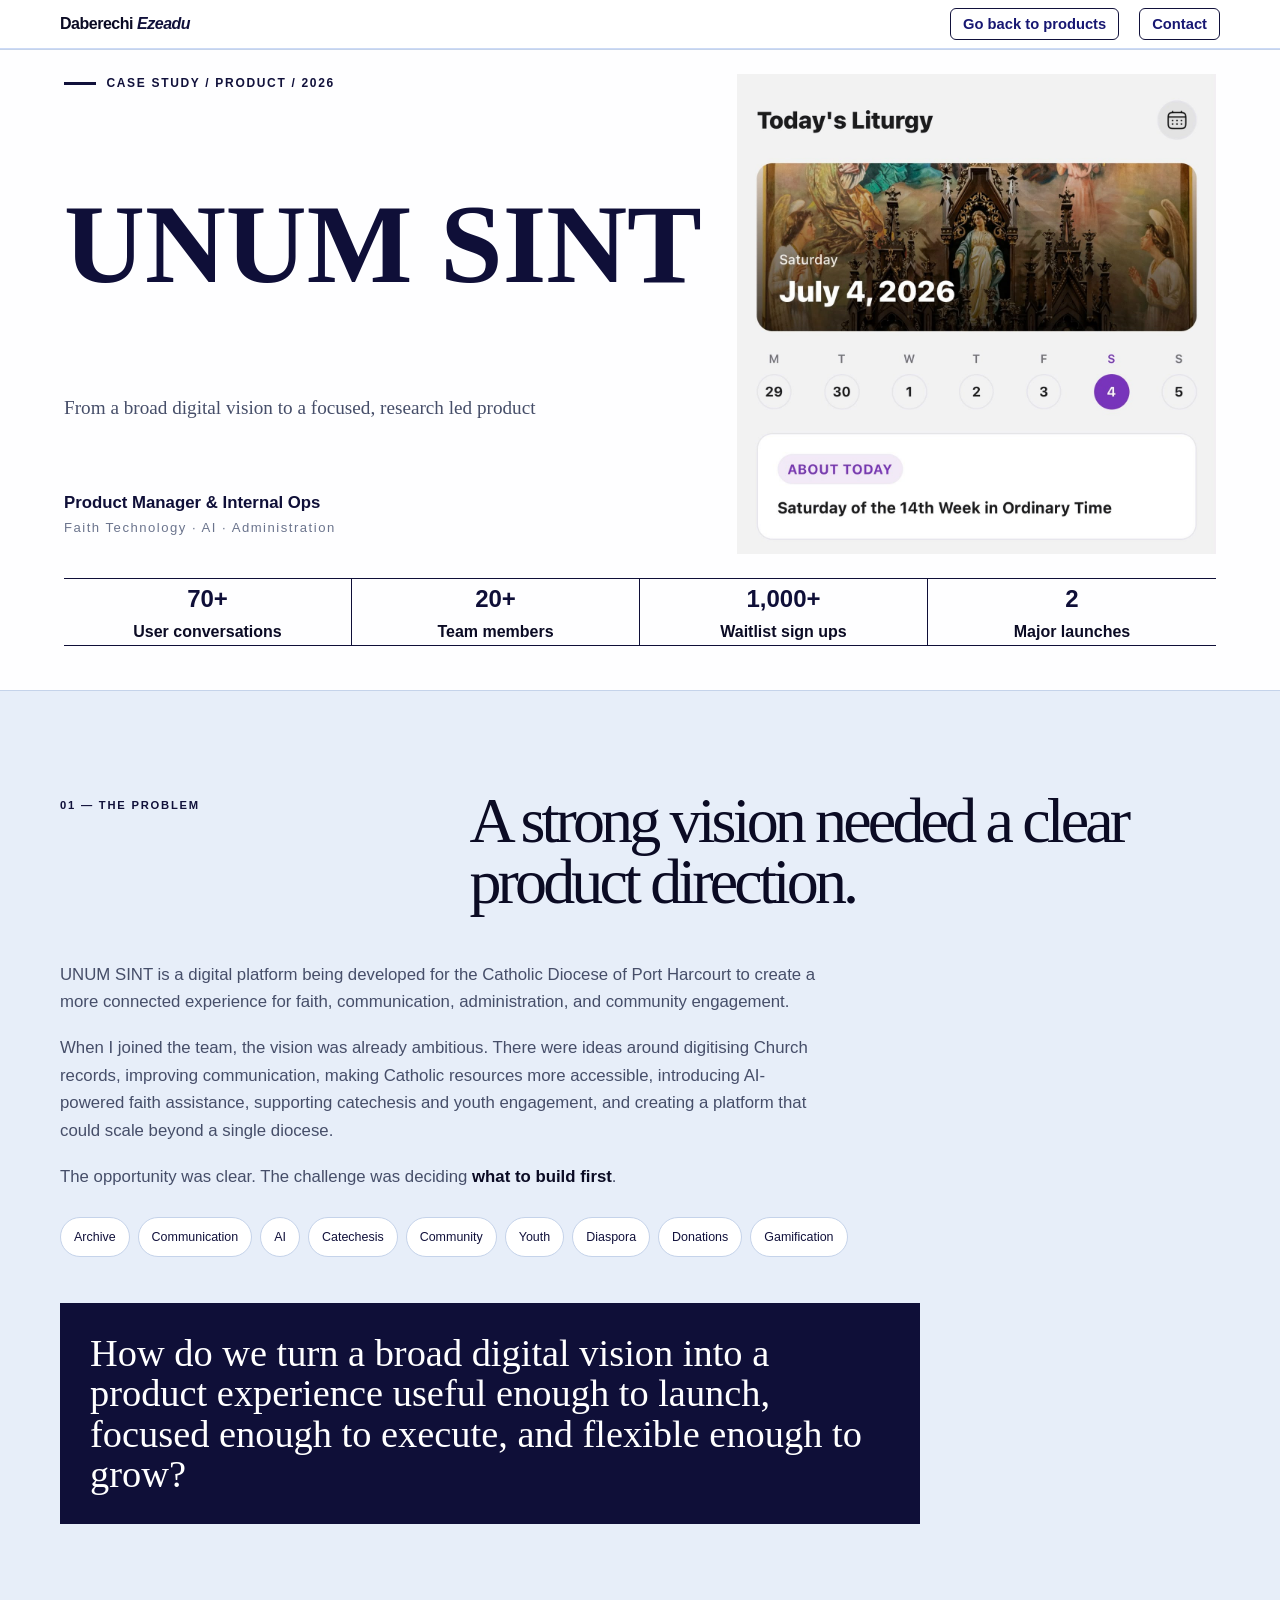
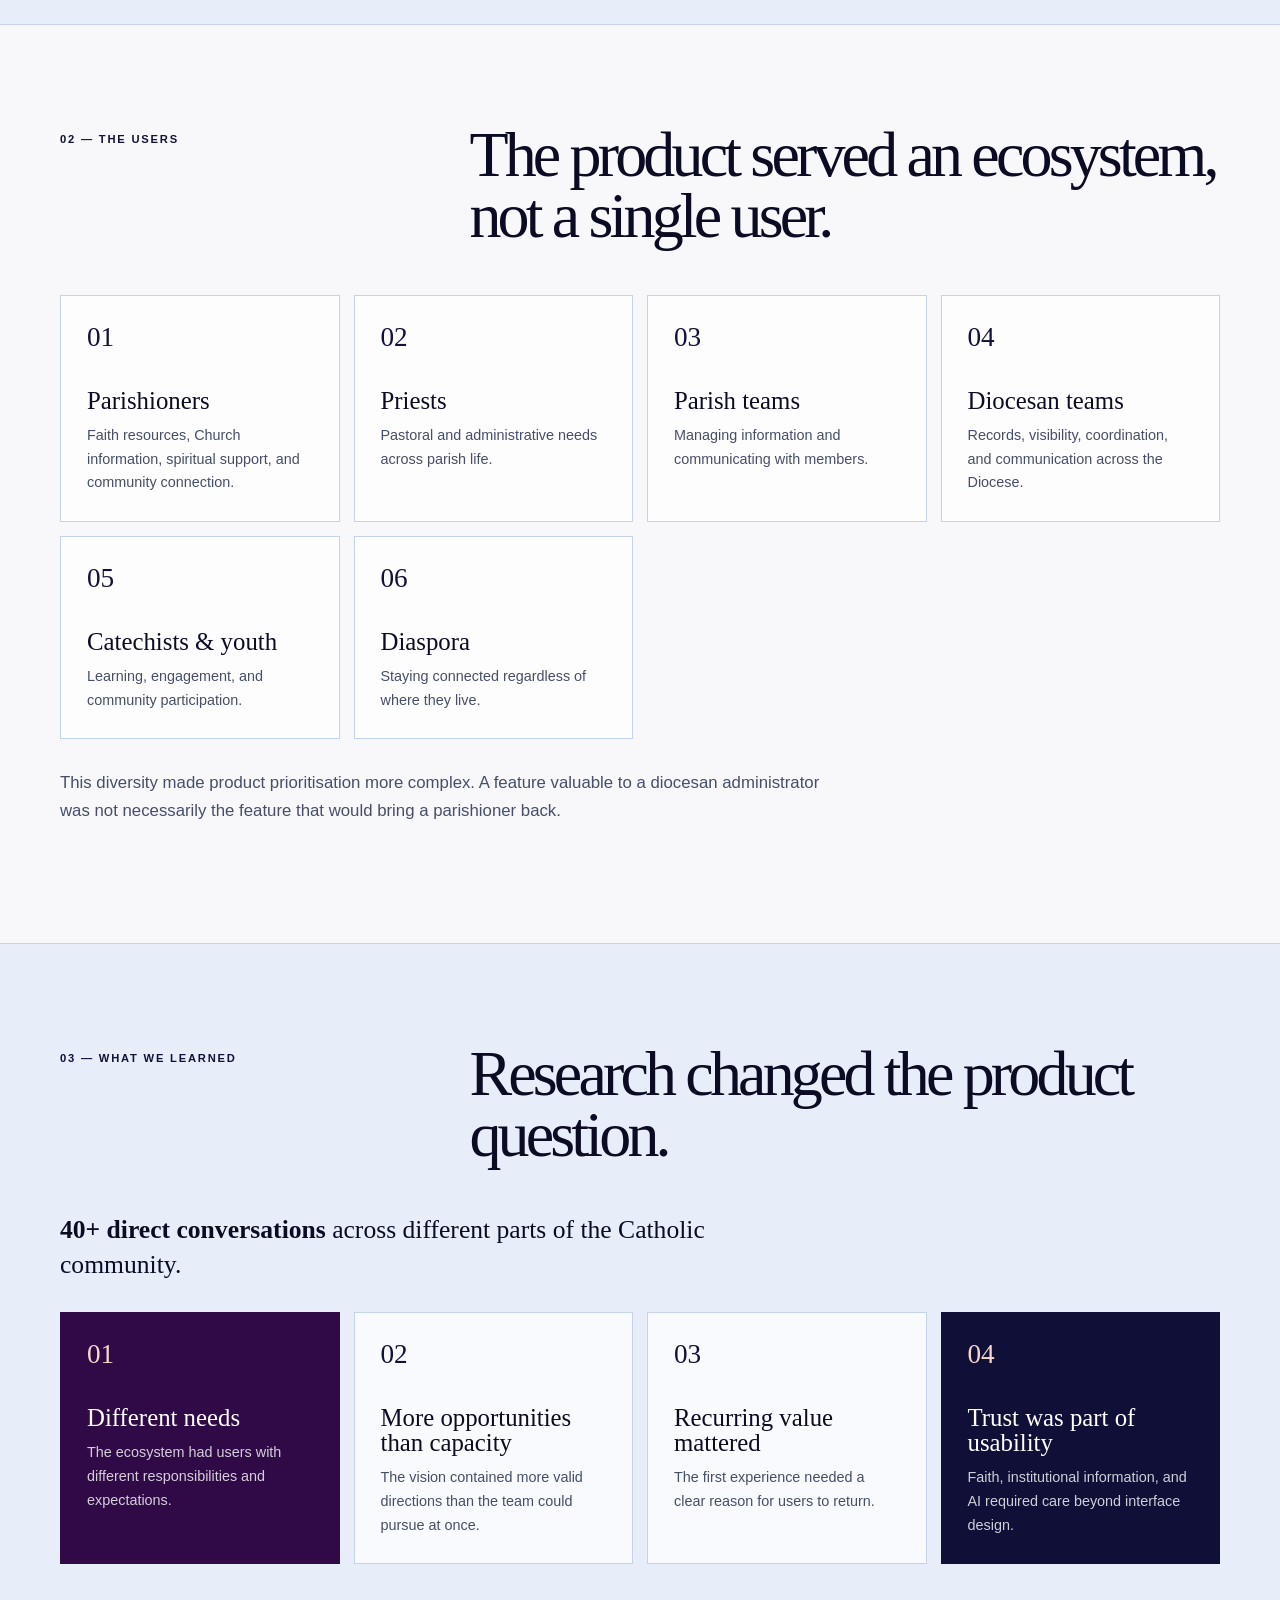
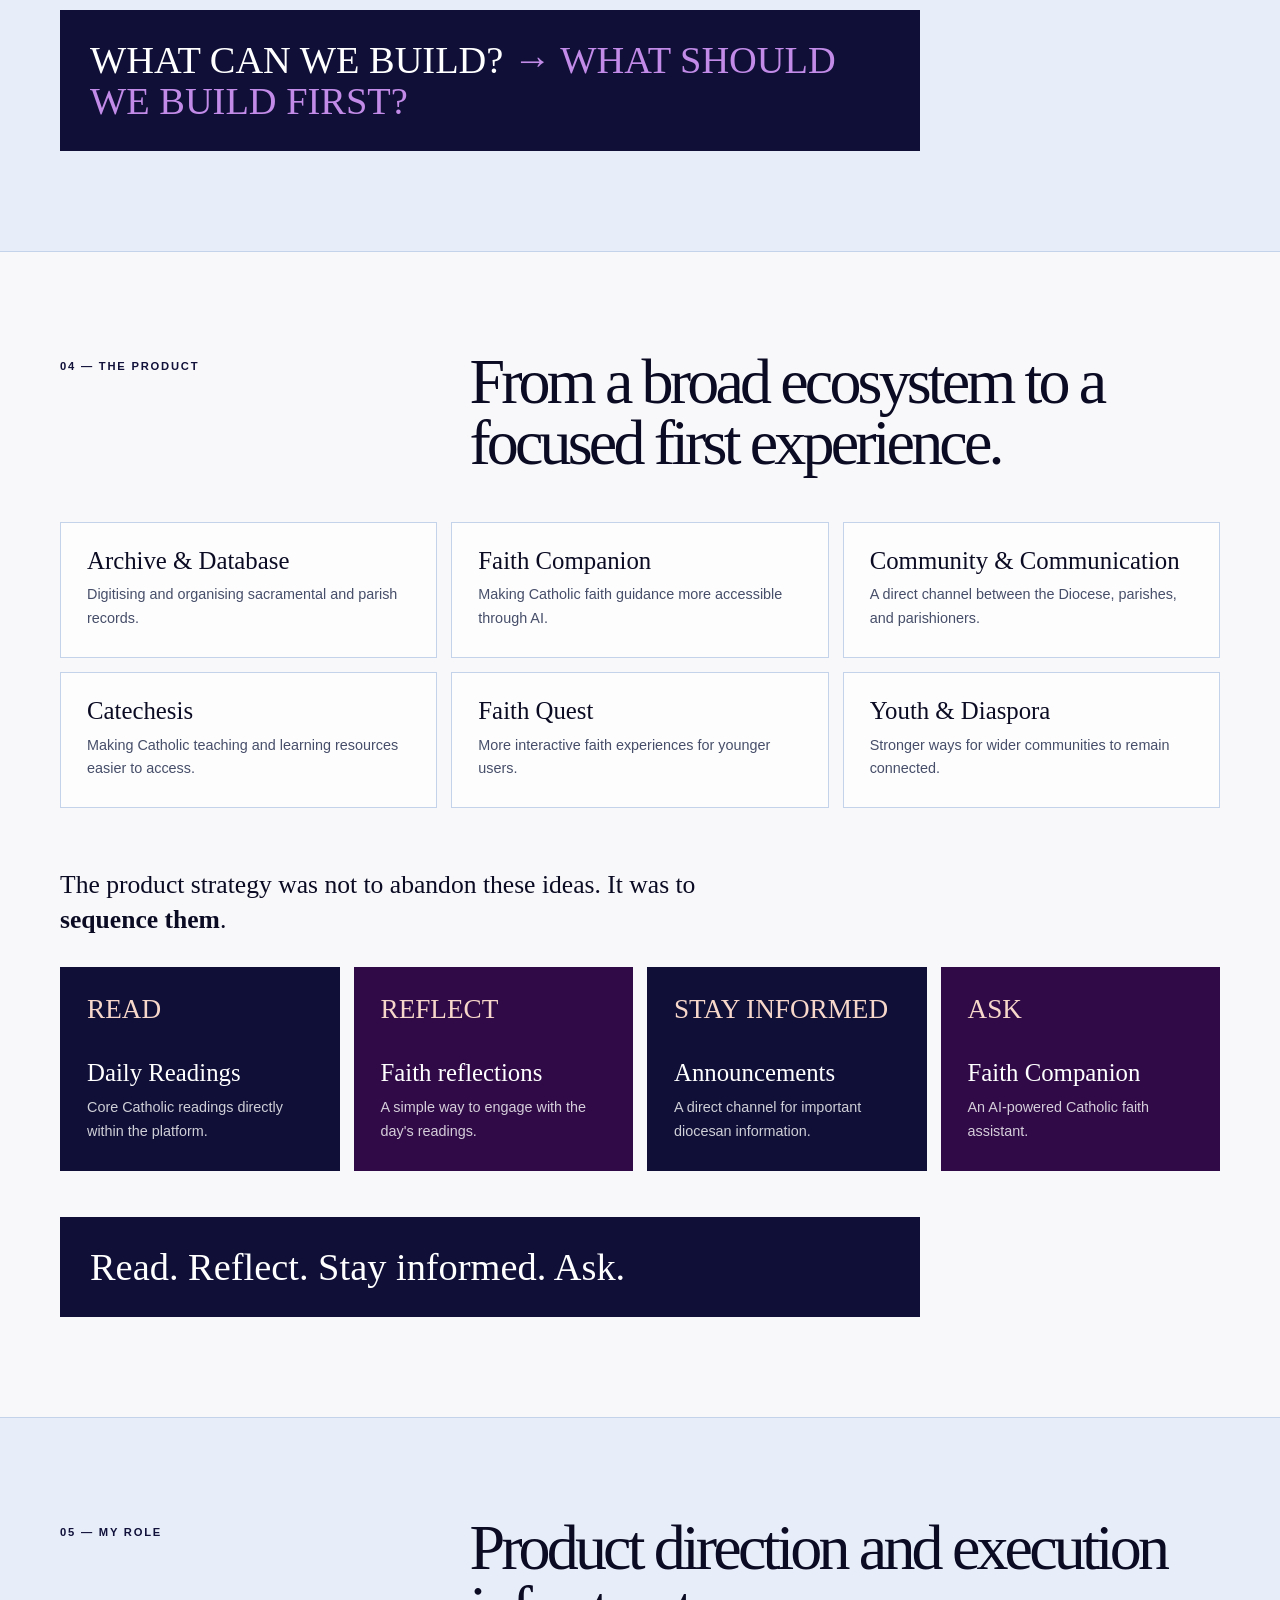
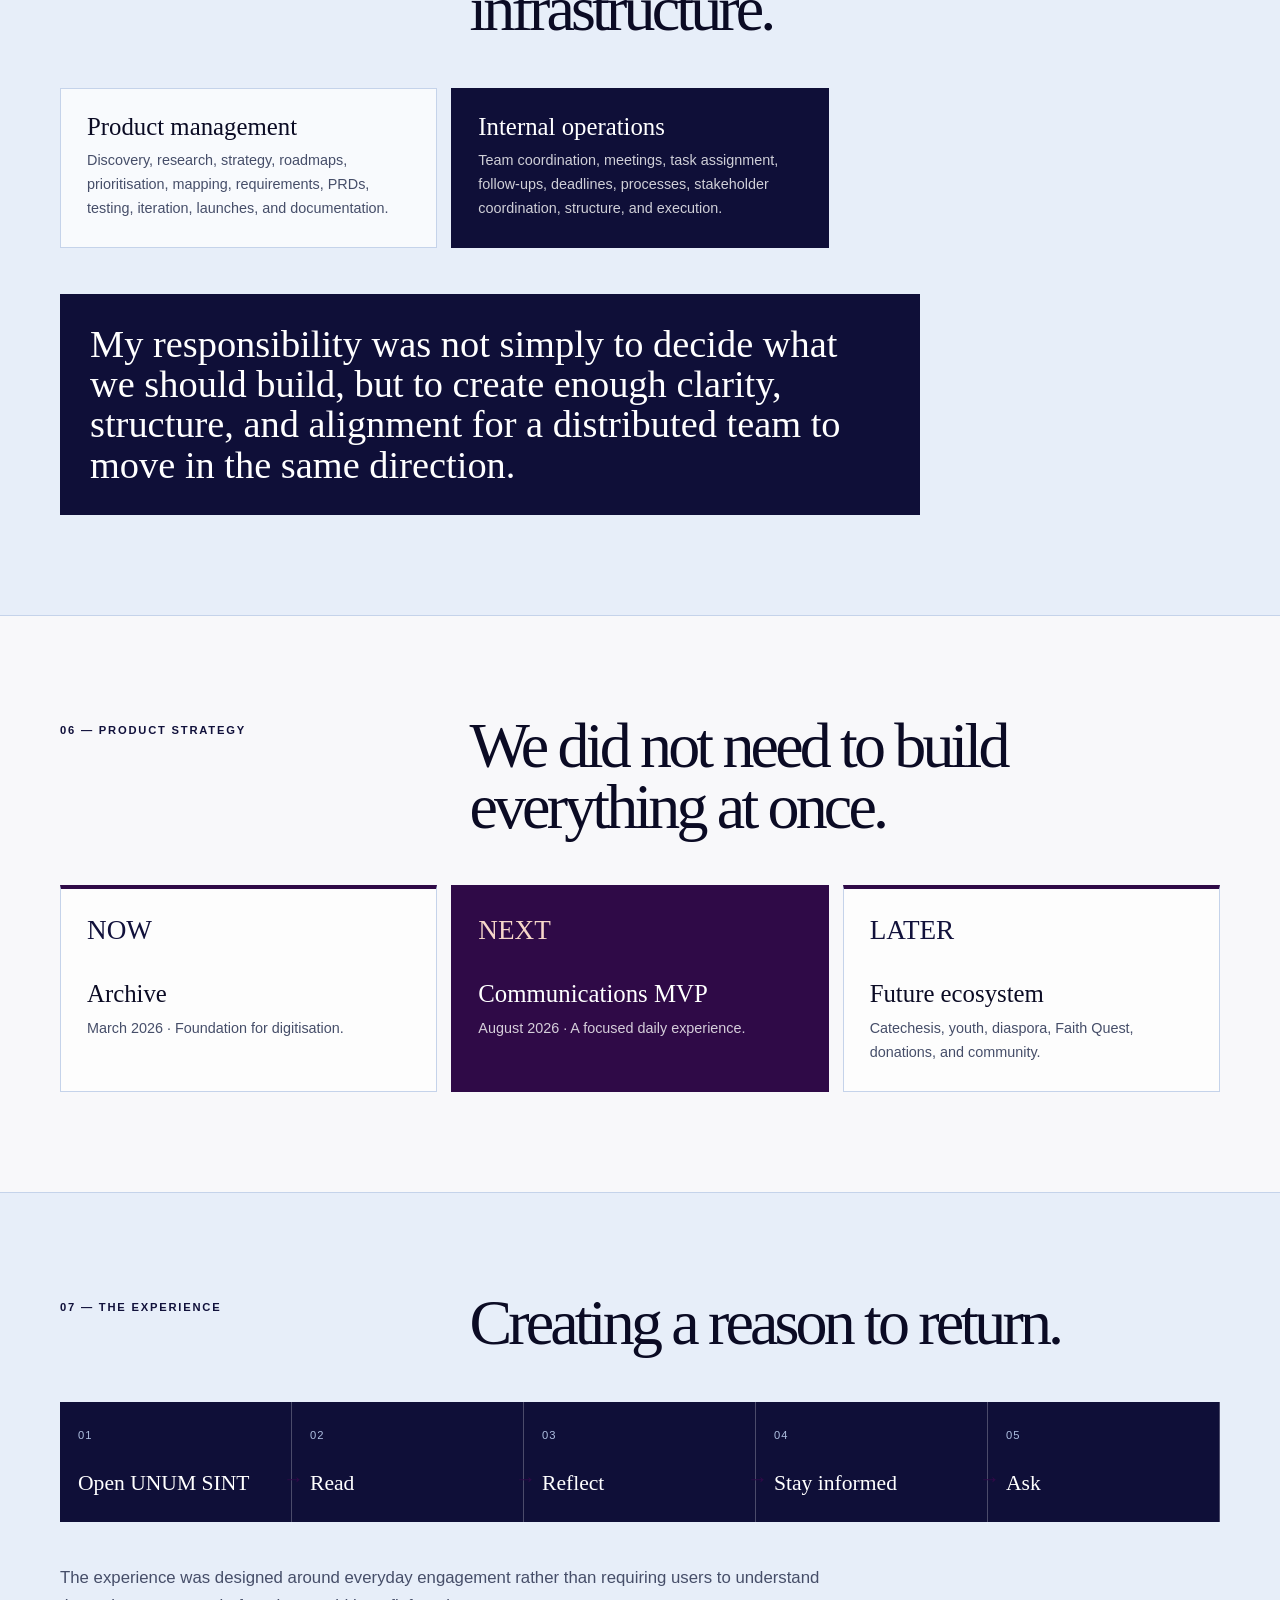
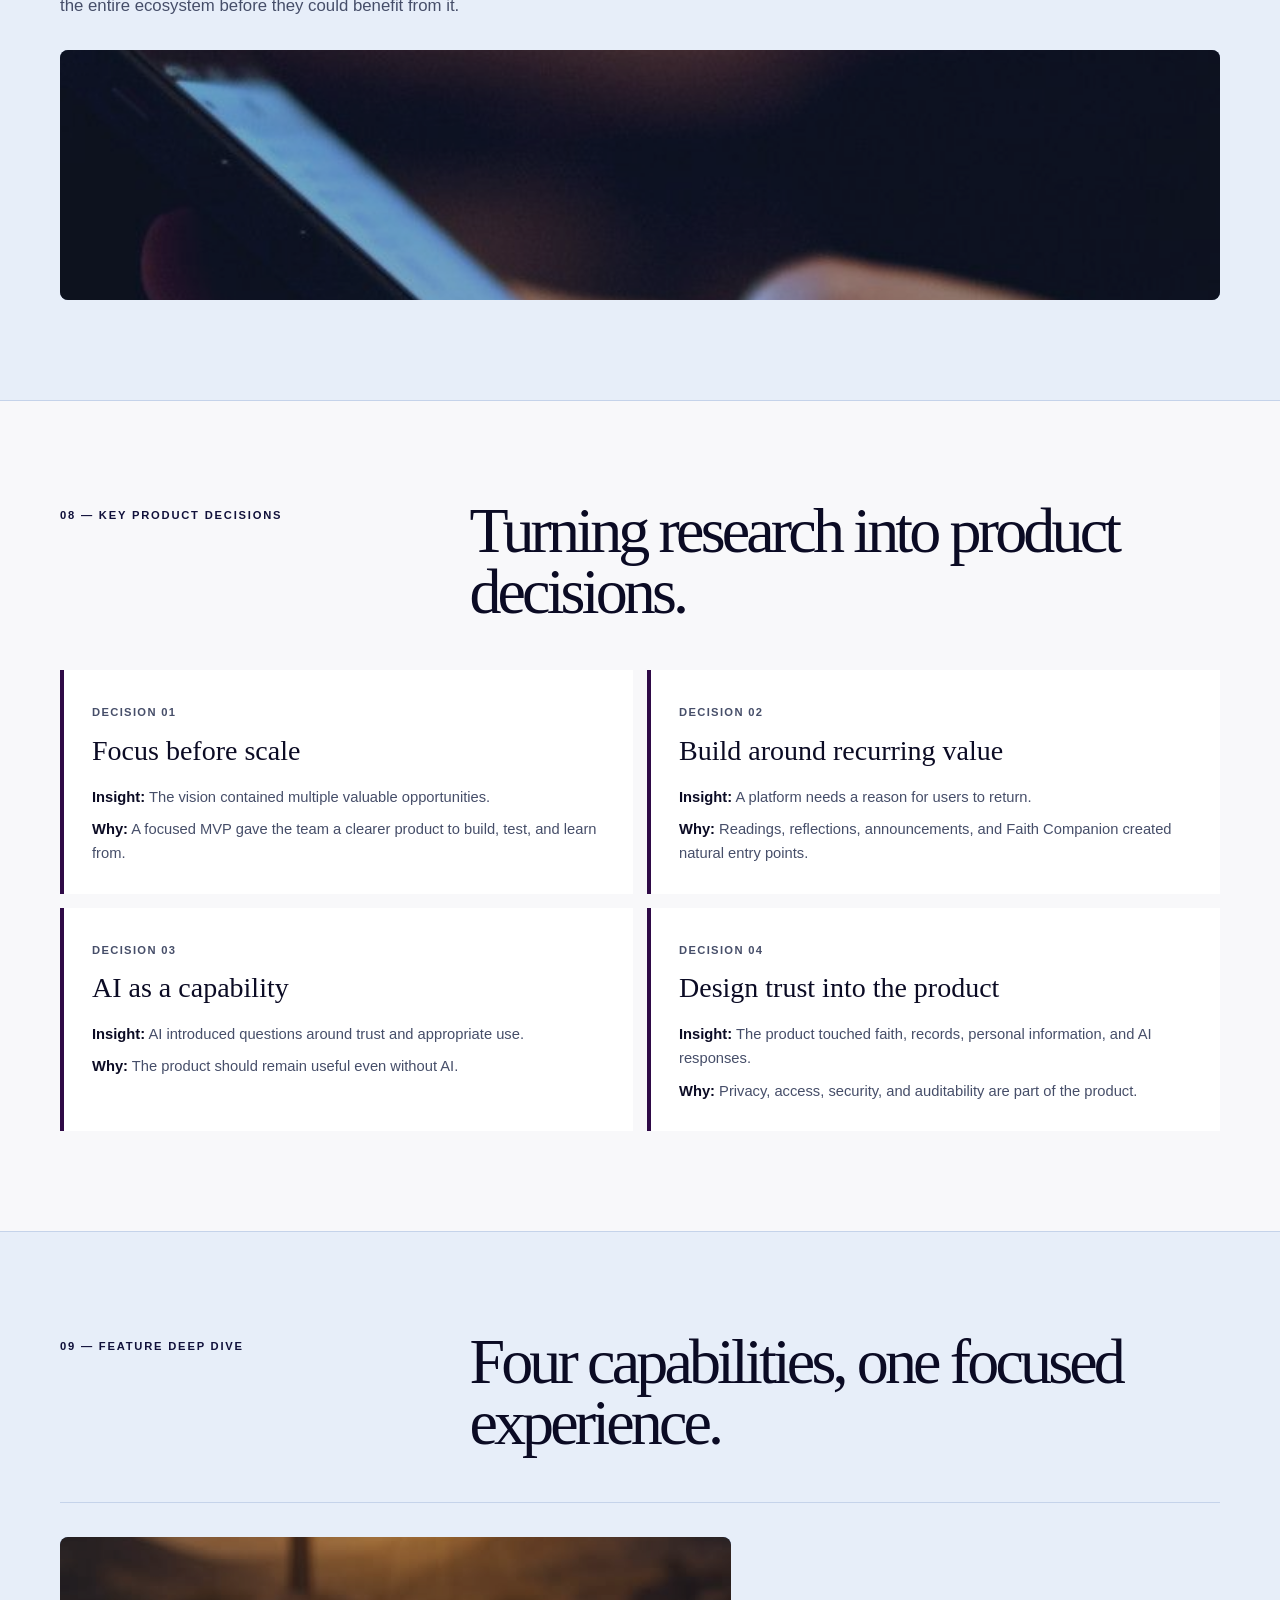
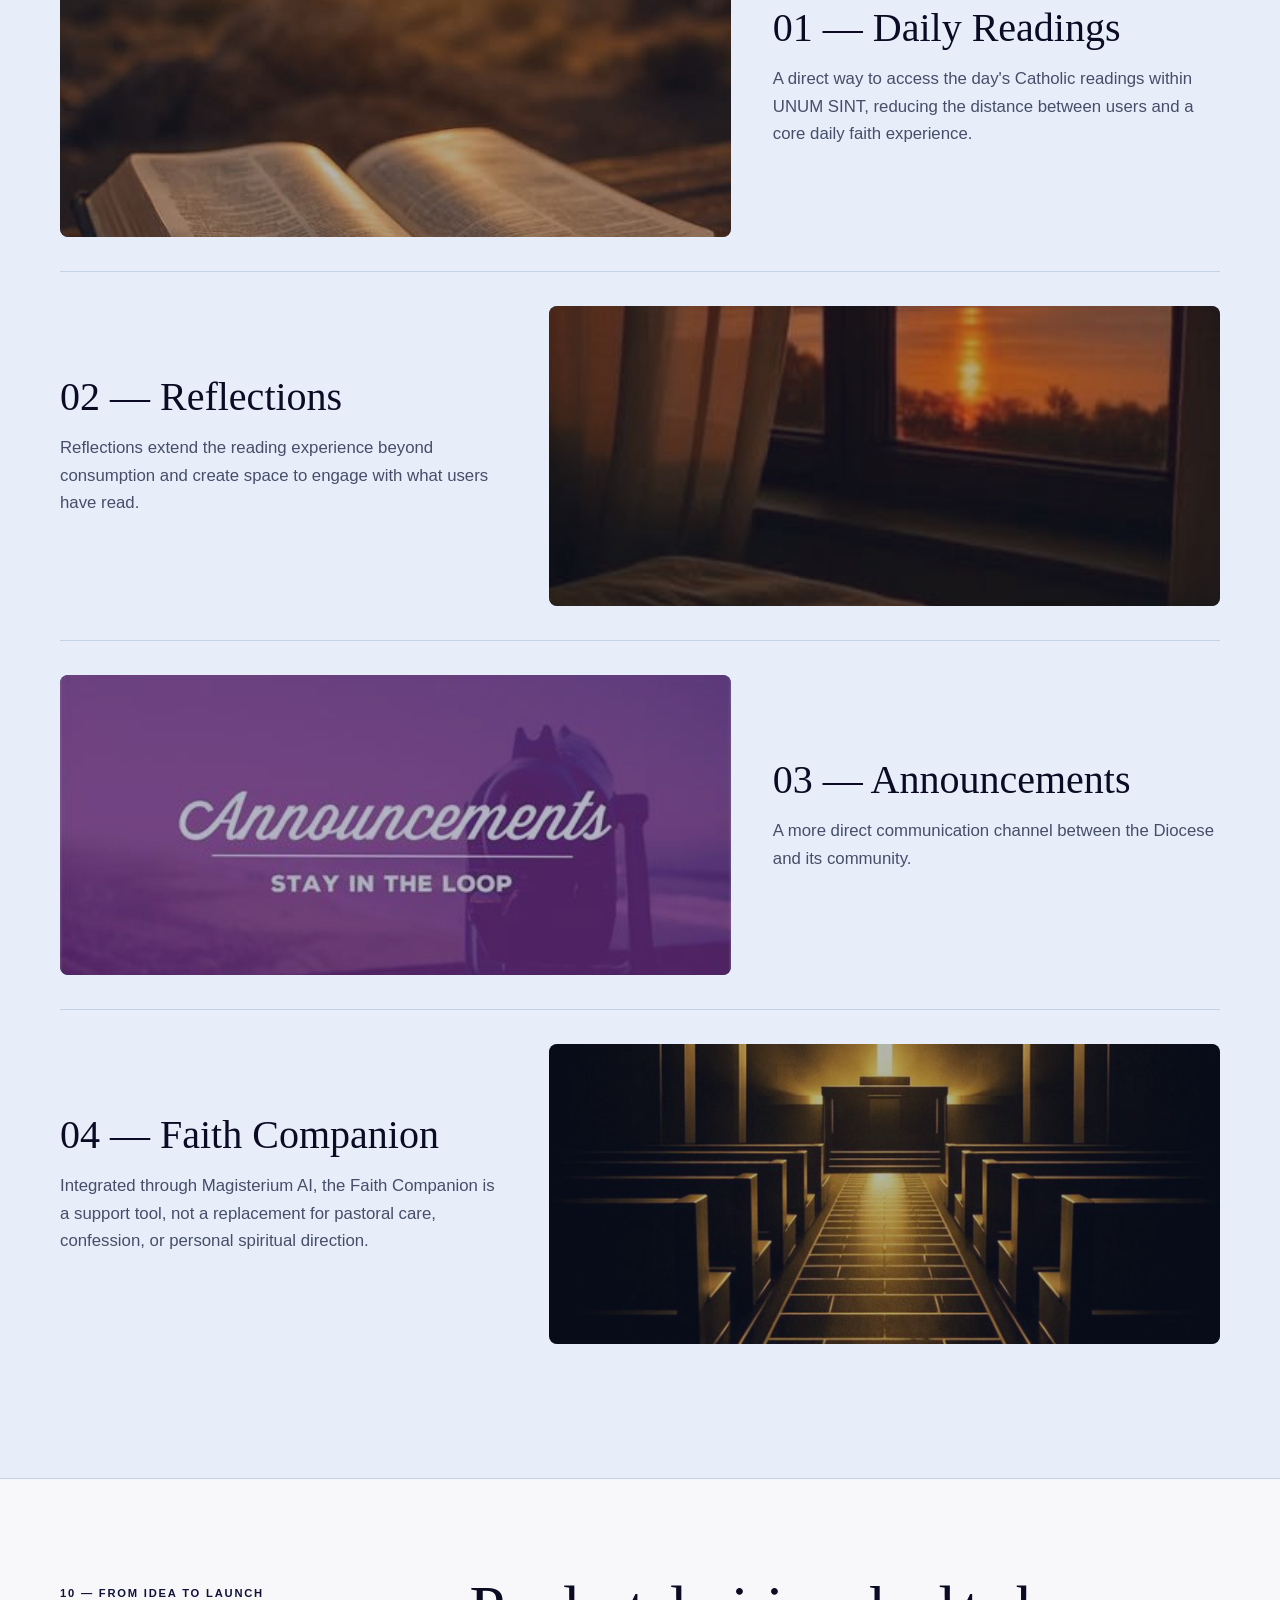
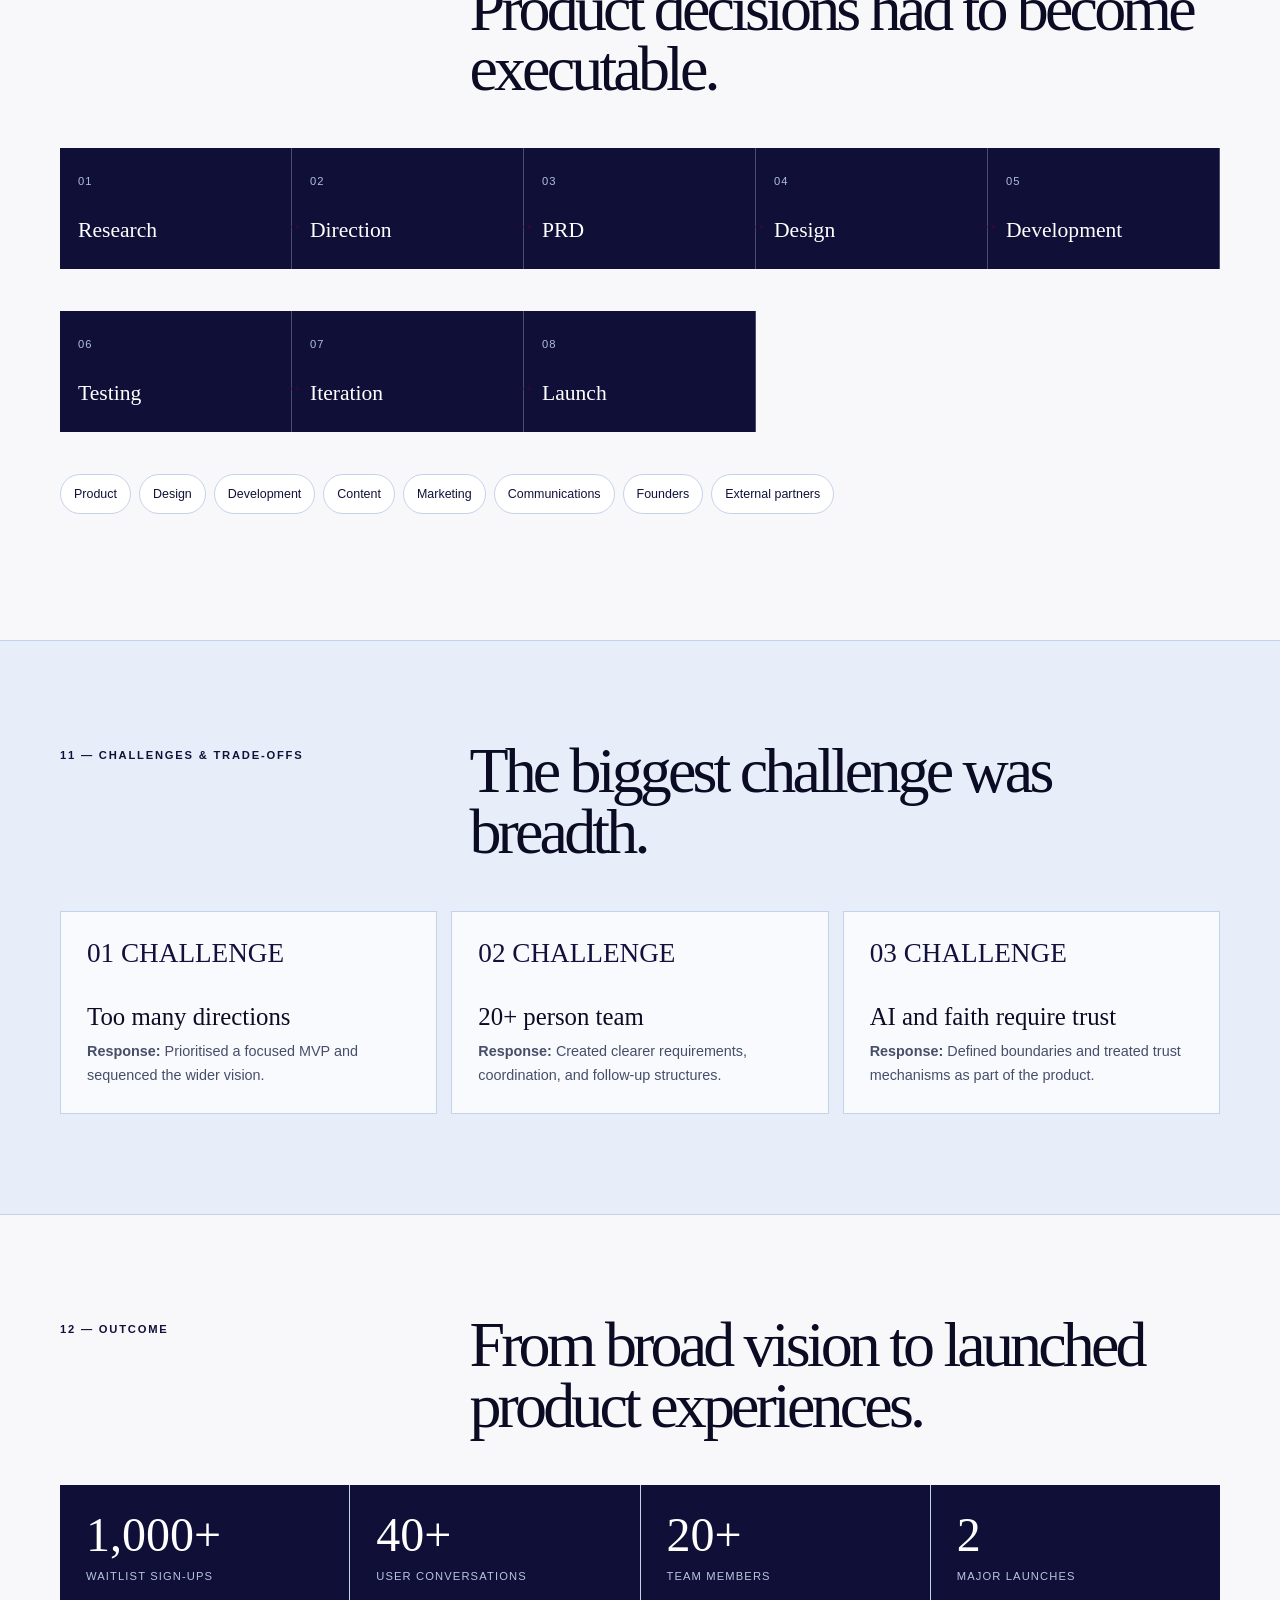
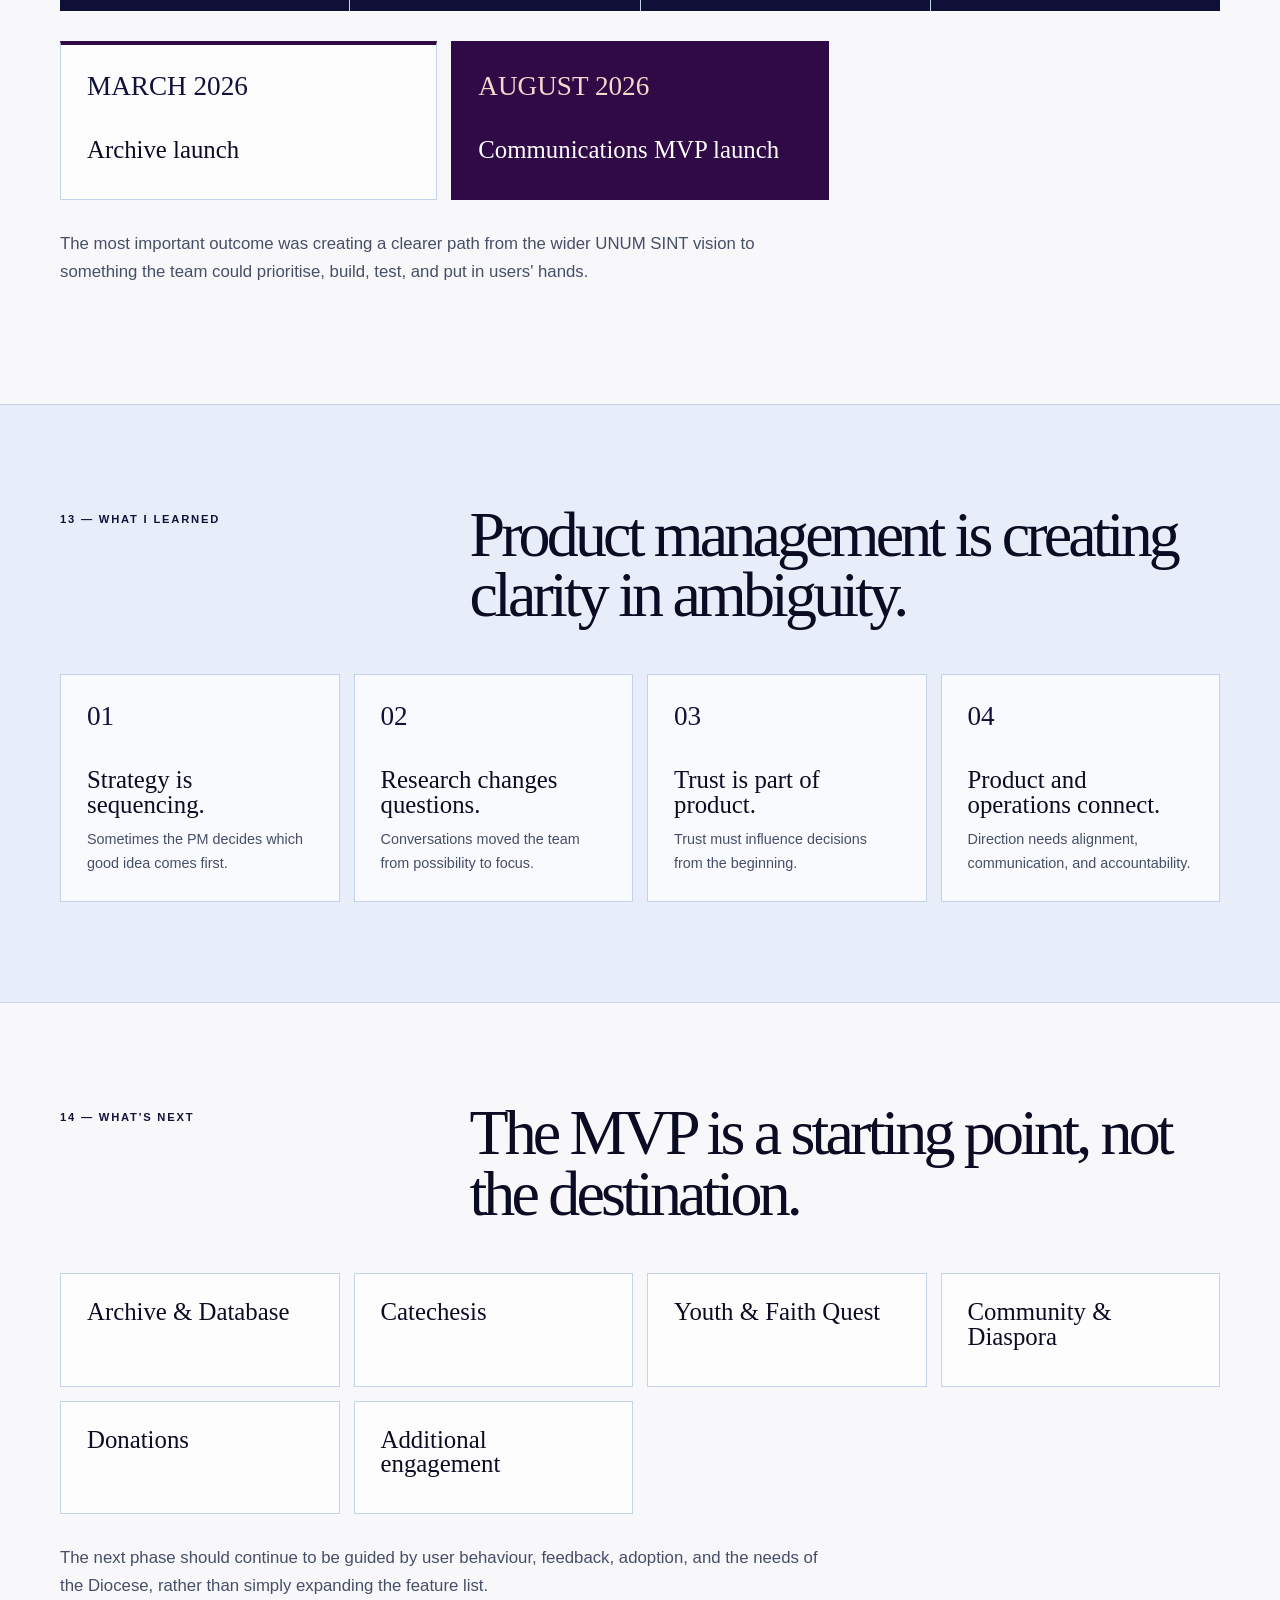
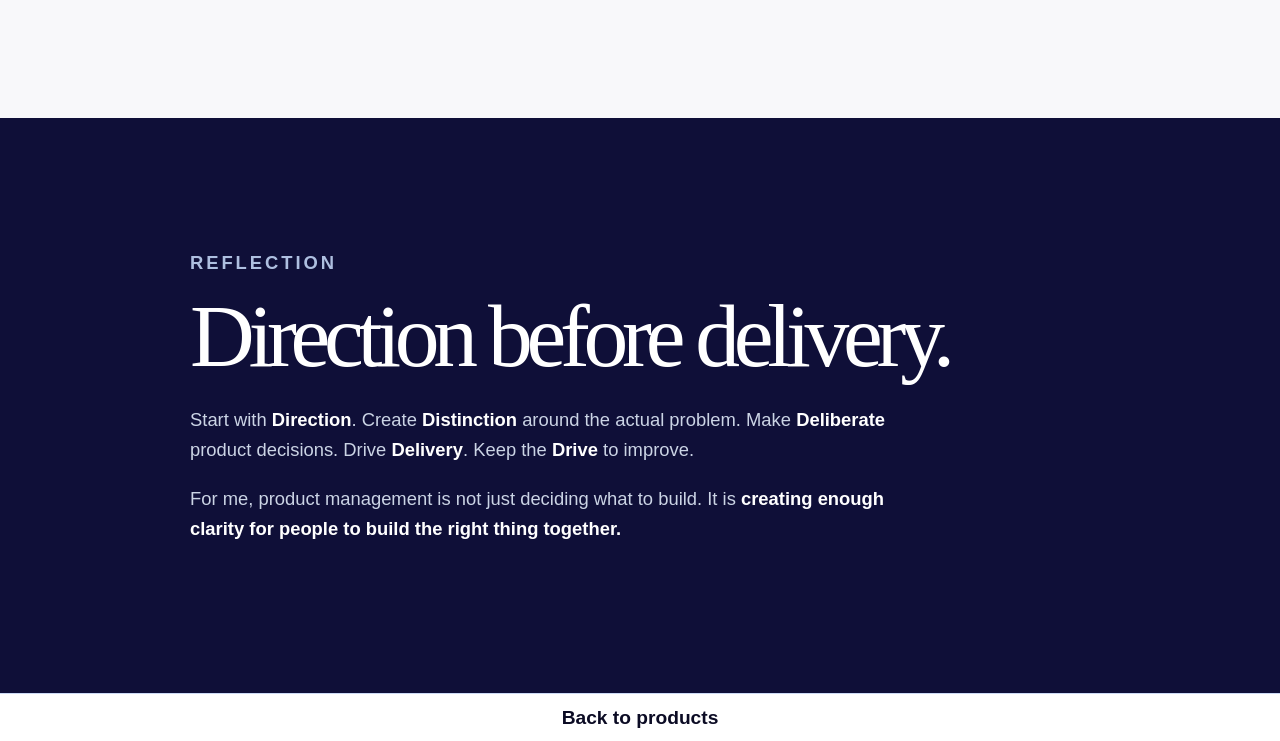
==== commit ea1811c3: "Update portfolio 3" ====
--- a/case-studies/product-case-studies/unumsint.html
+++ b/case-studies/product-case-studies/unumsint.html
@@ -219,7 +219,7 @@
         .placeholder {
             position: relative;
             overflow: hidden;
-            min-height: 210px;
+            min-height: 160px;
             border-radius: 8px;
             background: #18264b;
         }
@@ -233,10 +233,10 @@
         }
         .experience-visual {
             min-height: 140px;
-            height: 220px;
+            height: 250px;
         }
         .experience-visual img {
-            min-height: 0;
+            object-fit: cover;
         }
         .chapter {
             padding: 100px 24px;
@@ -592,11 +592,11 @@
 <section class="chapter"><div class="chapter-inner"><div class="chapter-head"><p class="chapter-kicker">04 — The product</p><h2>From a broad ecosystem to a focused first experience.</h2></div><div class="cards"><article class="card"><h3>Archive &amp; Database</h3><p>Digitising and organising sacramental and parish records.</p></article><article class="card"><h3>Faith Companion</h3><p>Making Catholic faith guidance more accessible through AI.</p></article><article class="card"><h3>Community &amp; Communication</h3><p>A direct channel between the Diocese, parishes, and parishioners.</p></article><article class="card"><h3>Catechesis</h3><p>Making Catholic teaching and learning resources easier to access.</p></article><article class="card"><h3>Faith Quest</h3><p>More interactive faith experiences for younger users.</p></article><article class="card"><h3>Youth &amp; Diaspora</h3><p>Stronger ways for wider communities to remain connected.</p></article></div><p class="lede" style="margin-top:60px">The product strategy was not to abandon these ideas. It was to <strong>sequence them</strong>.</p><div class="cards four"><article class="card dark"><span class="card-number">READ</span><h3>Daily Readings</h3><p>Core Catholic readings directly within the platform.</p></article><article class="card accent"><span class="card-number">REFLECT</span><h3>Faith reflections</h3><p>A simple way to engage with the day's readings.</p></article><article class="card dark"><span class="card-number">STAY INFORMED</span><h3>Announcements</h3><p>A direct channel for important diocesan information.</p></article><article class="card accent"><span class="card-number">ASK</span><h3>Faith Companion</h3><p>An AI-powered Catholic faith assistant.</p></article></div><div class="statement">Read. Reflect. Stay informed. Ask.</div></div></section>
 <section class="chapter"><div class="chapter-inner"><div class="chapter-head"><p class="chapter-kicker">05 — My role</p><h2>Product direction and execution infrastructure.</h2></div><div class="cards"><article class="card"><h3>Product management</h3><p>Discovery, research, strategy, roadmaps, prioritisation, mapping, requirements, PRDs, testing, iteration, launches, and documentation.</p></article><article class="card dark"><h3>Internal operations</h3><p>Team coordination, meetings, task assignment, follow-ups, deadlines, processes, stakeholder coordination, structure, and execution.</p></article></div><div class="statement">My responsibility was not simply to decide what we should build, but to create enough clarity, structure, and alignment for a distributed team to move in the same direction.</div></div></section>
 <section class="chapter"><div class="chapter-inner"><div class="chapter-head"><p class="chapter-kicker">06 — Product strategy</p><h2>We did not need to build everything at once.</h2></div><div class="timeline"><article class="card"><span class="card-number">NOW</span><h3>Archive</h3><p>March 2026 · Foundation for digitisation.</p></article><article class="card accent"><span class="card-number">NEXT</span><h3>Communications MVP</h3><p>August 2026 · A focused daily experience.</p></article><article class="card"><span class="card-number">LATER</span><h3>Future ecosystem</h3><p>Catechesis, youth, diaspora, Faith Quest, donations, and community.</p></article></div></div></section>
-<section class="chapter"><div class="chapter-inner"><div class="chapter-head"><p class="chapter-kicker">07 — The experience</p><h2>Creating a reason to return.</h2></div><div class="flow"><div class="flow-item"><span>01</span><strong>Open UNUM SINT</strong></div><div class="flow-item"><span>02</span><strong>Read</strong></div><div class="flow-item"><span>03</span><strong>Reflect</strong></div><div class="flow-item"><span>04</span><strong>Stay informed</strong></div><div class="flow-item"><span>05</span><strong>Ask</strong></div></div><div class="copy"><p>The experience was designed around everyday engagement rather than requiring users to understand the entire ecosystem before they could benefit from it.</p></div><div class="placeholder experience-visual" style="margin-top:30px"><img src="https://images.unsplash.com/photo-1558655146-9f40138edfeb?auto=format&amp;fit=crop&amp;w=1600&amp;q=80" alt="Temporary product flow visual placeholder"></div></div></section>
+<section class="chapter"><div class="chapter-inner"><div class="chapter-head"><p class="chapter-kicker">07 — The experience</p><h2>Creating a reason to return.</h2></div><div class="flow"><div class="flow-item"><span>01</span><strong>Open UNUM SINT</strong></div><div class="flow-item"><span>02</span><strong>Read</strong></div><div class="flow-item"><span>03</span><strong>Reflect</strong></div><div class="flow-item"><span>04</span><strong>Stay informed</strong></div><div class="flow-item"><span>05</span><strong>Ask</strong></div></div><div class="copy"><p>The experience was designed around everyday engagement rather than requiring users to understand the entire ecosystem before they could benefit from it.</p></div><div class="placeholder experience-visual" style="margin-top:30px"><img src="../../images/products/unumsint-experience.jpg" alt="Temporary product flow visual placeholder"></div></div></section>
 <section class="chapter"><div class="chapter-inner"><div class="chapter-head"><p class="chapter-kicker">08 — Key product decisions</p><h2>Turning research into product decisions.</h2></div><div class="decision-grid"><article class="decision"><span>Decision 01</span><h3>Focus before scale</h3><p><b>Insight:</b> The vision contained multiple valuable opportunities.</p><p><b>Why:</b> A focused MVP gave the team a clearer product to build, test, and learn from.</p></article><article class="decision"><span>Decision 02</span><h3>Build around recurring value</h3><p><b>Insight:</b> A platform needs a reason for users to return.</p><p><b>Why:</b> Readings, reflections, announcements, and Faith Companion created natural entry points.</p></article><article class="decision"><span>Decision 03</span><h3>AI as a capability</h3><p><b>Insight:</b> AI introduced questions around trust and appropriate use.</p><p><b>Why:</b> The product should remain useful even without AI.</p></article><article class="decision"><span>Decision 04</span><h3>Design trust into the product</h3><p><b>Insight:</b> The product touched faith, records, personal information, and AI responses.</p><p><b>Why:</b> Privacy, access, security, and auditability are part of the product.</p></article></div></div></section>
-<section class="chapter"><div class="chapter-inner"><div class="chapter-head"><p class="chapter-kicker">09 — Feature deep dive</p><h2>Four capabilities, one focused experience.</h2></div><div class="feature"><div><h3>01 — Daily Readings</h3><p class="copy">A direct way to access the day's Catholic readings within UNUM SINT, reducing the distance between users and a core daily faith experience.</p></div><div class="feature-image placeholder"><img src="https://images.unsplash.com/photo-1504052434569-70ad5836ab65?auto=format&amp;fit=crop&amp;w=1200&amp;q=80" alt="Temporary Daily Readings screenshot placeholder"></div></div><div class="feature"><div><h3>02 — Reflections</h3><p class="copy">Reflections extend the reading experience beyond consumption and create space to engage with what users have read.</p></div><div class="feature-image placeholder"><img src="https://images.unsplash.com/photo-1499209974431-9dddcece7f88?auto=format&amp;fit=crop&amp;w=1200&amp;q=80" alt="Temporary Reflections screenshot placeholder"></div></div><div class="feature"><div><h3>03 — Announcements</h3><p class="copy">A more direct communication channel between the Diocese and its community.</p></div><div class="feature-image placeholder"><img src="https://images.unsplash.com/photo-1495020689067-958852a7765e?auto=format&amp;fit=crop&amp;w=1200&amp;q=80" alt="Temporary Announcements screenshot placeholder"></div></div><div class="feature"><div><h3>04 — Faith Companion</h3><p class="copy">Integrated through Magisterium AI, the Faith Companion is a support tool, not a replacement for pastoral care, confession, or personal spiritual direction.</p></div><div class="feature-image placeholder"><img src="https://images.unsplash.com/photo-1516321318423-f06f85e504b3?auto=format&amp;fit=crop&amp;w=1200&amp;q=80" alt="Temporary Faith Companion screenshot placeholder"></div></div></div></section>
+<section class="chapter"><div class="chapter-inner"><div class="chapter-head"><p class="chapter-kicker">09 — Feature deep dive</p><h2>Four capabilities, one focused experience.</h2></div><div class="feature"><div><h3>01 — Daily Readings</h3><p class="copy">A direct way to access the day's Catholic readings within UNUM SINT, reducing the distance between users and a core daily faith experience.</p></div><div class="feature-image placeholder"><img src="../../images/products/unumsint-reading.jpg" alt="Temporary Daily Readings screenshot placeholder"></div></div><div class="feature"><div><h3>02 — Reflections</h3><p class="copy">Reflections extend the reading experience beyond consumption and create space to engage with what users have read.</p></div><div class="feature-image placeholder"><img src="../../images/products/unumsint-reflection.jpg" alt="Temporary Reflections screenshot placeholder"></div></div><div class="feature"><div><h3>03 — Announcements</h3><p class="copy">A more direct communication channel between the Diocese and its community.</p></div><div class="feature-image placeholder"><img src="../../images/products/unumsint-announcement.jpg" alt="Temporary Announcements screenshot placeholder"></div></div><div class="feature"><div><h3>04 — Faith Companion</h3><p class="copy">Integrated through Magisterium AI, the Faith Companion is a support tool, not a replacement for pastoral care, confession, or personal spiritual direction.</p></div><div class="feature-image placeholder"><img src="../../images/products/unumsint-faithcompanion.jpg" alt="Temporary Faith Companion screenshot placeholder"></div></div></div></section>
 <section class="chapter"><div class="chapter-inner"><div class="chapter-head"><p class="chapter-kicker">10 — From idea to launch</p><h2>Product decisions had to become executable.</h2></div><div class="flow"><div class="flow-item"><span>01</span><strong>Research</strong></div><div class="flow-item"><span>02</span><strong>Direction</strong></div><div class="flow-item"><span>03</span><strong>PRD</strong></div><div class="flow-item"><span>04</span><strong>Design</strong></div><div class="flow-item"><span>05</span><strong>Development</strong></div></div><div class="flow"><div class="flow-item"><span>06</span><strong>Testing</strong></div><div class="flow-item"><span>07</span><strong>Iteration</strong></div><div class="flow-item"><span>08</span><strong>Launch</strong></div></div><div class="pills"><span class="pill">Product</span><span class="pill">Design</span><span class="pill">Development</span><span class="pill">Content</span><span class="pill">Marketing</span><span class="pill">Communications</span><span class="pill">Founders</span><span class="pill">External partners</span></div></div></section>
-<section class="chapter"><div class="chapter-inner"><div class="chapter-head"><p class="chapter-kicker">11 — Challenges &amp; trade-offs</p><h2>The biggest challenge was breadth.</h2></div><div class="cards"><article class="card"><span class="card-number">CHALLENGE</span><h3>Too many directions</h3><p><strong>Response:</strong> Prioritised a focused MVP and sequenced the wider vision.</p></article><article class="card"><span class="card-number">CHALLENGE</span><h3>20+ person team</h3><p><strong>Response:</strong> Created clearer requirements, coordination, and follow-up structures.</p></article><article class="card"><span class="card-number">CHALLENGE</span><h3>AI and faith require trust</h3><p><strong>Response:</strong> Defined boundaries and treated trust mechanisms as part of the product.</p></article></div></div></section>
+<section class="chapter"><div class="chapter-inner"><div class="chapter-head"><p class="chapter-kicker">11 — Challenges &amp; trade-offs</p><h2>The biggest challenge was breadth.</h2></div><div class="cards"><article class="card"><span class="card-number">01 CHALLENGE</span><h3>Too many directions</h3><p><strong>Response:</strong> Prioritised a focused MVP and sequenced the wider vision.</p></article><article class="card"><span class="card-number">02 CHALLENGE</span><h3>20+ person team</h3><p><strong>Response:</strong> Created clearer requirements, coordination, and follow-up structures.</p></article><article class="card"><span class="card-number">03 CHALLENGE</span><h3>AI and faith require trust</h3><p><strong>Response:</strong> Defined boundaries and treated trust mechanisms as part of the product.</p></article></div></div></section>
 <section class="chapter"><div class="chapter-inner"><div class="chapter-head"><p class="chapter-kicker">12 — Outcome</p><h2>From broad vision to launched product experiences.</h2></div><div class="metric-band"><div><strong>1,000+</strong><span>Waitlist sign-ups</span></div><div><strong>40+</strong><span>User conversations</span></div><div><strong>20+</strong><span>Team members</span></div><div><strong>2</strong><span>Major launches</span></div></div><div class="timeline" style="margin-top:30px"><article class="card"><span class="card-number">MARCH 2026</span><h3>Archive launch</h3></article><article class="card accent"><span class="card-number">AUGUST 2026</span><h3>Communications MVP launch</h3></article></div><div class="copy" style="margin-top:30px"><p>The most important outcome was creating a clearer path from the wider UNUM SINT vision to something the team could prioritise, build, test, and put in users' hands.</p></div></div></section>
 <section class="chapter"><div class="chapter-inner"><div class="chapter-head"><p class="chapter-kicker">13 — What I learned</p><h2>Product management is creating clarity in ambiguity.</h2></div><div class="cards four"><article class="card"><span class="card-number">01</span><h3>Strategy is sequencing.</h3><p>Sometimes the PM decides which good idea comes first.</p></article><article class="card"><span class="card-number">02</span><h3>Research changes questions.</h3><p>Conversations moved the team from possibility to focus.</p></article><article class="card"><span class="card-number">03</span><h3>Trust is part of product.</h3><p>Trust must influence decisions from the beginning.</p></article><article class="card"><span class="card-number">04</span><h3>Product and operations connect.</h3><p>Direction needs alignment, communication, and accountability.</p></article></div></div></section>
 <section class="chapter"><div class="chapter-inner"><div class="chapter-head"><p class="chapter-kicker">14 — What's next</p><h2>The MVP is a starting point, not the destination.</h2></div><div class="cards four"><article class="card"><h3>Archive &amp; Database</h3></article><article class="card"><h3>Catechesis</h3></article><article class="card"><h3>Youth &amp; Faith Quest</h3></article><article class="card"><h3>Community &amp; Diaspora</h3></article><article class="card"><h3>Donations</h3></article><article class="card"><h3>Additional engagement</h3></article></div><div class="copy" style="margin-top:30px"><p>The next phase should continue to be guided by user behaviour, feedback, adoption, and the needs of the Diocese, rather than simply expanding the feature list.</p></div></div></section>
